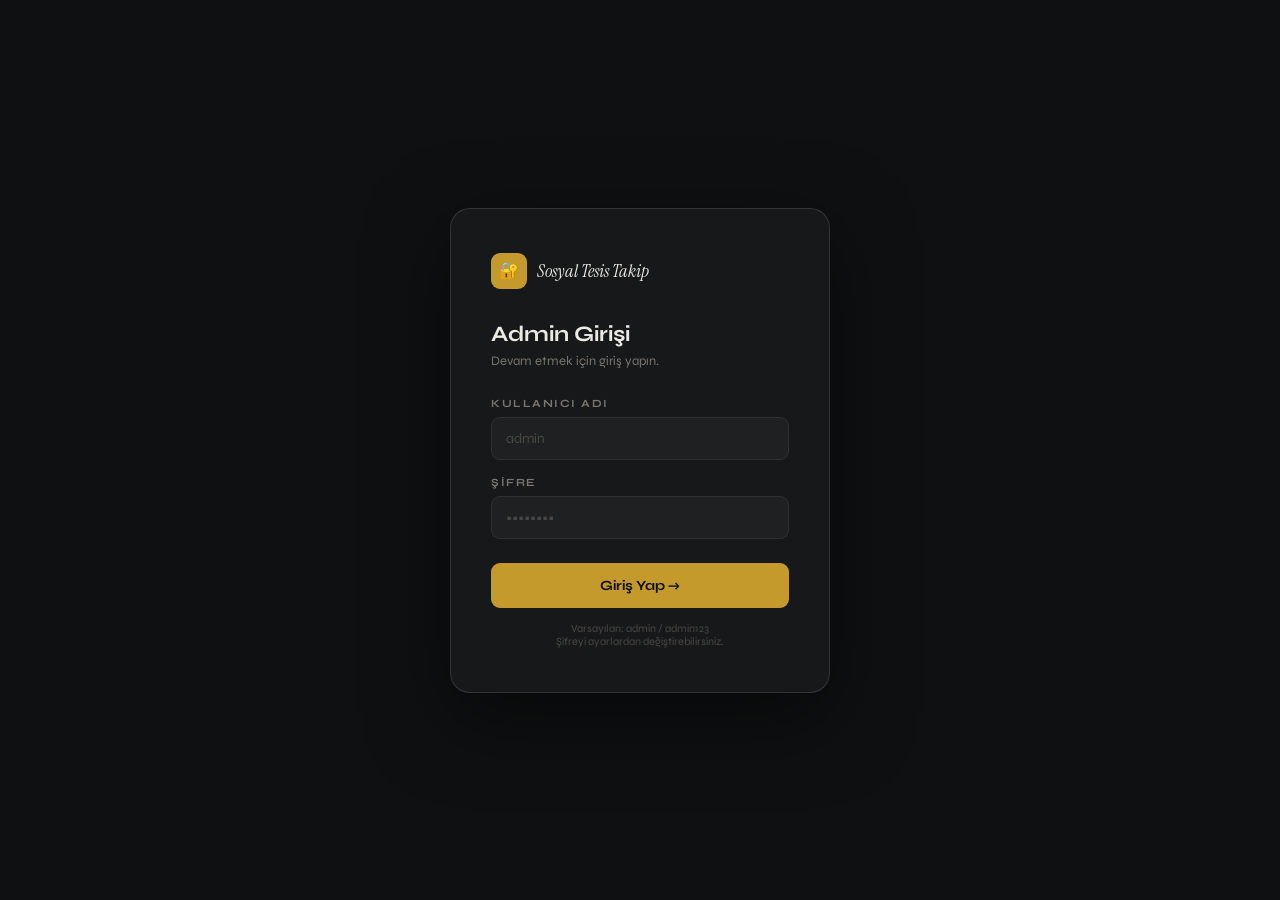
==== public/admin.html @ d24f15d8 "Add files via upload" ====
<!DOCTYPE html>
<html lang="tr">
<head>
<meta charset="UTF-8">
<meta name="viewport" content="width=device-width, initial-scale=1.0">
<title>Admin Panel — Sosyal Tesis Takip</title>
<link href="https://fonts.googleapis.com/css2?family=Instrument+Serif:ital@0;1&family=Syne:wght@400;500;600;700&display=swap" rel="stylesheet">
<style>
*,*::before,*::after{box-sizing:border-box;margin:0;padding:0}
:root{
  --bg:#0F1011;
  --surface:#161819;
  --surface2:#1E2022;
  --surface3:#252729;
  --border:rgba(255,255,255,0.07);
  --border2:rgba(255,255,255,0.12);
  --gold:#C49A2C;
  --gold-dim:rgba(196,154,44,0.1);
  --gold-border:rgba(196,154,44,0.25);
  --green:#22A865;
  --green-dim:rgba(34,168,101,0.1);
  --green-border:rgba(34,168,101,0.25);
  --red:#D94F3D;
  --red-dim:rgba(217,79,61,0.1);
  --red-border:rgba(217,79,61,0.25);
  --blue:#3B82F6;
  --blue-dim:rgba(59,130,246,0.1);
  --text:#EDEAE4;
  --muted:#7A756E;
  --muted2:#4A4742;
}
body{font-family:'Syne',sans-serif;background:var(--bg);color:var(--text);min-height:100vh}

/* ── LOGIN ── */
#login-screen{
  position:fixed;inset:0;background:var(--bg);
  display:flex;align-items:center;justify-content:center;
  z-index:1000;
}
.login-card{
  background:var(--surface);border:1px solid var(--border2);
  border-radius:20px;padding:44px 40px;width:100%;max-width:380px;
  box-shadow:0 24px 80px rgba(0,0,0,.5);
}
.login-logo{display:flex;align-items:center;gap:10px;margin-bottom:32px}
.login-logo-icon{width:36px;height:36px;background:var(--gold);border-radius:9px;display:flex;align-items:center;justify-content:center;font-size:16px}
.login-logo-text{font-family:'Instrument Serif',serif;font-size:18px;font-style:italic;color:var(--text)}
.login-title{font-size:22px;font-weight:700;margin-bottom:6px}
.login-sub{font-size:13px;color:var(--muted);margin-bottom:28px}
.l-field{margin-bottom:16px}
.l-label{font-size:11px;font-weight:700;letter-spacing:1.5px;text-transform:uppercase;color:var(--muted);display:block;margin-bottom:7px}
.l-input{width:100%;background:var(--surface2);border:1.5px solid var(--border);border-radius:9px;padding:12px 14px;font-family:'Syne',sans-serif;font-size:14px;color:var(--text);outline:none;transition:border-color .2s}
.l-input:focus{border-color:var(--gold)}
.l-input::placeholder{color:var(--muted2)}
.l-err{font-size:12px;color:var(--red);margin-top:8px;display:none}
.l-err.show{display:block}
.btn-login{width:100%;background:var(--gold);color:#0F1011;border:none;border-radius:9px;padding:14px;font-family:'Syne',sans-serif;font-size:14px;font-weight:700;cursor:pointer;margin-top:8px;transition:all .2s}
.btn-login:hover{background:#E0B83C;transform:translateY(-1px)}
.login-hint{font-size:11px;color:var(--muted2);text-align:center;margin-top:14px}

/* ── LAYOUT ── */
#admin-app{display:none;min-height:100vh}
#admin-app.visible{display:flex}

/* SIDEBAR */
.sidebar{
  width:220px;flex-shrink:0;background:var(--surface);
  border-right:1px solid var(--border);
  display:flex;flex-direction:column;
  position:sticky;top:0;height:100vh;overflow-y:auto;
}
.sb-logo{display:flex;align-items:center;gap:9px;padding:22px 20px 18px;border-bottom:1px solid var(--border)}
.sb-logo-icon{width:28px;height:28px;background:var(--gold);border-radius:7px;display:flex;align-items:center;justify-content:center;font-size:13px}
.sb-logo-text{font-family:'Instrument Serif',serif;font-size:15px;font-style:italic}
.sb-nav{flex:1;padding:12px 10px}
.sb-section{font-size:10px;font-weight:700;letter-spacing:2px;text-transform:uppercase;color:var(--muted2);padding:12px 10px 6px}
.sb-item{display:flex;align-items:center;gap:10px;padding:9px 12px;border-radius:9px;cursor:pointer;font-size:13px;font-weight:500;color:var(--muted);transition:all .18s;margin-bottom:2px;user-select:none}
.sb-item:hover{background:var(--surface2);color:var(--text)}
.sb-item.active{background:var(--gold-dim);color:var(--gold);border:1px solid var(--gold-border)}
.sb-item .icon{width:18px;text-align:center;font-size:15px;flex-shrink:0}
.sb-badge{margin-left:auto;background:var(--red);color:white;border-radius:100px;padding:1px 7px;font-size:10px;font-weight:700}
.sb-footer{padding:14px 20px;border-top:1px solid var(--border)}
.sb-user{font-size:12px;color:var(--muted);margin-bottom:8px}
.sb-user strong{color:var(--text);display:block}
.btn-logout{width:100%;background:var(--surface2);border:1px solid var(--border);color:var(--muted);border-radius:7px;padding:8px;font-family:'Syne',sans-serif;font-size:12px;cursor:pointer;transition:all .2s}
.btn-logout:hover{border-color:var(--red-border);color:var(--red)}

/* MAIN */
.main-content{flex:1;overflow-y:auto;padding:32px 36px}

/* TOPBAR */
.topbar{display:flex;align-items:center;justify-content:space-between;margin-bottom:32px}
.page-title{font-family:'Instrument Serif',serif;font-size:28px;font-weight:400;font-style:italic}
.topbar-right{display:flex;align-items:center;gap:12px}
.top-time{font-size:12px;color:var(--muted)}

/* TABS */
.tab-content{display:none}
.tab-content.active{display:block}

/* STAT CARDS */
.stat-grid{display:grid;grid-template-columns:repeat(4,1fr);gap:14px;margin-bottom:28px}
.stat-card{background:var(--surface);border:1px solid var(--border);border-radius:14px;padding:20px}
.sc-label{font-size:11px;font-weight:600;letter-spacing:1.5px;text-transform:uppercase;color:var(--muted);margin-bottom:8px}
.sc-val{font-family:'Instrument Serif',serif;font-size:34px;font-style:italic;color:var(--text);line-height:1}
.sc-sub{font-size:12px;color:var(--muted);margin-top:5px}
.sc-gold .sc-val{color:var(--gold)}
.sc-green .sc-val{color:var(--green)}
.sc-red .sc-val{color:var(--red)}
.sc-blue .sc-val{color:var(--blue)}

/* TABLE */
.table-card{background:var(--surface);border:1px solid var(--border);border-radius:14px;overflow:hidden;margin-bottom:20px}
.table-header{display:flex;align-items:center;justify-content:space-between;padding:16px 20px;border-bottom:1px solid var(--border)}
.table-title{font-size:14px;font-weight:700}
.table-actions{display:flex;gap:8px}
.tbl-search{background:var(--surface2);border:1px solid var(--border);border-radius:7px;padding:7px 12px;font-family:'Syne',sans-serif;font-size:12px;color:var(--text);outline:none;width:200px;transition:border-color .2s}
.tbl-search:focus{border-color:var(--gold)}
.tbl-search::placeholder{color:var(--muted2)}
table{width:100%;border-collapse:collapse}
th{font-size:11px;font-weight:700;letter-spacing:1px;text-transform:uppercase;color:var(--muted2);padding:10px 20px;text-align:left;background:var(--surface2);border-bottom:1px solid var(--border)}
td{font-size:13px;padding:12px 20px;border-bottom:1px solid var(--border);vertical-align:middle}
tr:last-child td{border-bottom:none}
tr:hover td{background:rgba(255,255,255,.015)}
.td-email{font-weight:500}
.td-phone{color:var(--muted);font-size:12px}
.td-date{color:var(--muted);font-size:12px}
.tag{display:inline-block;border-radius:5px;padding:2px 8px;font-size:11px;font-weight:600}
.tag-green{background:var(--green-dim);color:var(--green);border:1px solid var(--green-border)}
.tag-gold{background:var(--gold-dim);color:var(--gold);border:1px solid var(--gold-border)}
.tag-red{background:var(--red-dim);color:var(--red);border:1px solid var(--red-border)}
.tag-blue{background:var(--blue-dim);color:var(--blue);border:1px solid rgba(59,130,246,.25)}
.btn-sm{font-family:'Syne',sans-serif;font-size:11px;font-weight:600;border:1px solid var(--border);background:var(--surface2);color:var(--muted);border-radius:6px;padding:5px 10px;cursor:pointer;transition:all .15s}
.btn-sm:hover{border-color:var(--red-border);color:var(--red)}
.btn-sm.approve:hover{border-color:var(--green-border);color:var(--green)}
.empty-state{text-align:center;padding:48px;color:var(--muted);font-size:14px}

/* TESIS STATUS */
.tesis-status-grid{display:grid;grid-template-columns:repeat(auto-fill,minmax(280px,1fr));gap:12px;margin-bottom:20px}
.tesis-status-card{background:var(--surface);border:1px solid var(--border);border-radius:12px;padding:16px;display:flex;align-items:center;gap:14px}
.tsc-dot{width:10px;height:10px;border-radius:50%;flex-shrink:0}
.tsc-dot.dolu{background:var(--red)}
.tsc-dot.bos{background:var(--green);box-shadow:0 0 8px var(--green)}
.tsc-dot.kontrol{background:var(--gold);animation:blink2 1s infinite}
@keyframes blink2{0%,100%{opacity:1}50%{opacity:.3}}
.tsc-info{flex:1}
.tsc-name{font-size:13px;font-weight:600}
.tsc-status{font-size:11px;margin-top:2px}
.tsc-status.dolu{color:var(--red)}
.tsc-status.bos{color:var(--green)}
.tsc-status.kontrol{color:var(--gold)}
.tsc-refresh{font-size:11px;color:var(--muted);cursor:pointer;background:none;border:none;transition:color .2s}
.tsc-refresh:hover{color:var(--gold)}

/* BILDIRIM */
.notif-form{background:var(--surface);border:1px solid var(--border);border-radius:14px;padding:24px;margin-bottom:20px}
.nf-title{font-size:15px;font-weight:700;margin-bottom:16px}
.nf-field{margin-bottom:14px}
.nf-label{font-size:11px;font-weight:700;letter-spacing:1.5px;text-transform:uppercase;color:var(--muted);display:block;margin-bottom:7px}
.nf-input,.nf-textarea,.nf-select{width:100%;background:var(--surface2);border:1.5px solid var(--border);border-radius:9px;padding:11px 14px;font-family:'Syne',sans-serif;font-size:13px;color:var(--text);outline:none;transition:border-color .2s}
.nf-input:focus,.nf-textarea:focus,.nf-select:focus{border-color:var(--gold)}
.nf-input::placeholder,.nf-textarea::placeholder{color:var(--muted2)}
.nf-textarea{resize:vertical;min-height:100px}
.nf-select option{background:var(--surface2)}
.btn-send{background:var(--gold);color:#0F1011;border:none;border-radius:9px;padding:12px 24px;font-family:'Syne',sans-serif;font-size:13px;font-weight:700;cursor:pointer;transition:all .2s}
.btn-send:hover{background:#E0B83C;transform:translateY(-1px)}
.send-success{display:none;font-size:13px;color:var(--green);margin-top:10px}
.send-success.show{display:block}

/* AYARLAR */
.settings-grid{display:grid;grid-template-columns:1fr 1fr;gap:16px;margin-bottom:20px}
.settings-card{background:var(--surface);border:1px solid var(--border);border-radius:14px;padding:24px}
.sc-header{font-size:14px;font-weight:700;margin-bottom:4px}
.sc-desc{font-size:12px;color:var(--muted);margin-bottom:18px;line-height:1.6}
.toggle-row{display:flex;align-items:center;justify-content:space-between;padding:10px 0;border-bottom:1px solid var(--border)}
.toggle-row:last-child{border-bottom:none}
.toggle-label{font-size:13px;font-weight:500}
.toggle-desc{font-size:11px;color:var(--muted);margin-top:2px}
.toggle{position:relative;width:42px;height:24px;flex-shrink:0}
.toggle input{opacity:0;width:0;height:0}
.toggle-slider{position:absolute;inset:0;background:var(--surface3);border-radius:100px;cursor:pointer;transition:.3s}
.toggle-slider::before{content:'';position:absolute;width:18px;height:18px;left:3px;top:3px;background:var(--muted);border-radius:50%;transition:.3s}
.toggle input:checked + .toggle-slider{background:var(--green-dim);border:1px solid var(--green-border)}
.toggle input:checked + .toggle-slider::before{transform:translateX(18px);background:var(--green)}
.color-row{display:flex;gap:8px;margin-top:8px;flex-wrap:wrap}
.color-swatch{width:32px;height:32px;border-radius:8px;cursor:pointer;border:2px solid transparent;transition:all .15s}
.color-swatch.active{border-color:white;transform:scale(1.1)}
.anim-preview{background:var(--surface2);border-radius:10px;padding:16px;text-align:center;font-size:13px;color:var(--muted);margin-top:10px}
.save-settings{background:var(--gold);color:#0F1011;border:none;border-radius:9px;padding:11px 22px;font-family:'Syne',sans-serif;font-size:13px;font-weight:700;cursor:pointer;transition:all .2s;margin-top:16px}
.save-settings:hover{background:#E0B83C}
.full-card{grid-column:1/-1}

/* FORUM MOD */
.forum-post-card{background:var(--surface);border:1px solid var(--border);border-radius:12px;padding:18px;margin-bottom:10px}
.fp-top{display:flex;align-items:flex-start;justify-content:space-between;gap:12px;margin-bottom:10px}
.fp-meta{display:flex;align-items:center;gap:10px;flex:1}
.fp-avatar{width:32px;height:32px;background:var(--gold-dim);border:1px solid var(--gold-border);border-radius:50%;display:flex;align-items:center;justify-content:center;font-size:13px;font-weight:700;color:var(--gold);flex-shrink:0}
.fp-name{font-size:13px;font-weight:600}
.fp-time{font-size:11px;color:var(--muted2)}
.fp-msg{font-size:13px;line-height:1.7;color:var(--text);margin-bottom:12px}
.fp-actions{display:flex;gap:8px}

/* TOAST */
#toast{position:fixed;bottom:28px;left:50%;transform:translateX(-50%) translateY(10px);background:var(--surface);border:1px solid var(--border2);border-radius:10px;padding:12px 20px;font-size:13px;font-weight:500;color:var(--text);box-shadow:0 8px 32px rgba(0,0,0,.4);z-index:9999;opacity:0;transition:all .3s;pointer-events:none}
#toast.show{opacity:1;transform:translateX(-50%) translateY(0)}
#toast.green{border-color:var(--green-border);color:var(--green)}
#toast.red{border-color:var(--red-border);color:var(--red)}

@media(max-width:768px){
  .sidebar{display:none}
  .main-content{padding:20px}
  .stat-grid{grid-template-columns:1fr 1fr}
  .settings-grid{grid-template-columns:1fr}
}
</style>
</head>
<body>

<!-- ── LOGIN ── -->
<div id="login-screen">
  <div class="login-card">
    <div class="login-logo">
      <div class="login-logo-icon">🔐</div>
      <span class="login-logo-text">Sosyal Tesis Takip</span>
    </div>
    <div class="login-title">Admin Girişi</div>
    <div class="login-sub">Devam etmek için giriş yapın.</div>
    <div class="l-field">
      <label class="l-label">Kullanıcı Adı</label>
      <input class="l-input" type="text" id="l-user" placeholder="admin" autocomplete="off">
    </div>
    <div class="l-field">
      <label class="l-label">Şifre</label>
      <input class="l-input" type="password" id="l-pass" placeholder="••••••••" onkeydown="if(event.key==='Enter')doLogin()">
    </div>
    <div class="l-err" id="l-err">Kullanıcı adı veya şifre hatalı.</div>
    <button class="btn-login" onclick="doLogin()">Giriş Yap →</button>
    <div class="login-hint">Varsayılan: admin / admin123<br>Şifreyi ayarlardan değiştirebilirsiniz.</div>
  </div>
</div>

<!-- ── ADMIN APP ── -->
<div id="admin-app">

  <!-- SIDEBAR -->
  <aside class="sidebar">
    <div class="sb-logo">
      <div class="sb-logo-icon">🔔</div>
      <span class="sb-logo-text">Admin Panel</span>
    </div>
    <nav class="sb-nav">
      <div class="sb-section">Genel</div>
      <div class="sb-item active" onclick="switchTab('dashboard',this)">
        <span class="icon">📊</span> Özet
      </div>
      <div class="sb-item" onclick="switchTab('users',this)">
        <span class="icon">👥</span> Kullanıcılar
      </div>
      <div class="sb-section">İçerik</div>
      <div class="sb-item" onclick="switchTab('forum',this)">
        <span class="icon">💬</span> Forum
        <span class="sb-badge" id="forum-badge">3</span>
      </div>
      <div class="sb-item" onclick="switchTab('tesisler',this)">
        <span class="icon">🏛️</span> Tesis Durumu
      </div>
      <div class="sb-section">Araçlar</div>
      <div class="sb-item" onclick="switchTab('bildirim',this)">
        <span class="icon">📧</span> Bildirim Gönder
      </div>
      <div class="sb-item" onclick="switchTab('ayarlar',this)">
        <span class="icon">⚙️</span> Site Ayarları
      </div>
    </nav>
    <div class="sb-footer">
      <div class="sb-user"><span style="font-size:11px;color:var(--muted2)">Giriş yapıldı</span><strong id="sb-username">admin</strong></div>
      <button class="btn-logout" onclick="doLogout()">Çıkış Yap</button>
    </div>
  </aside>

  <!-- MAIN -->
  <div class="main-content">
    <div class="topbar">
      <div class="page-title" id="page-title">Özet</div>
      <div class="topbar-right">
        <div class="top-time" id="top-time"></div>
        <a href="index.html" target="_blank" style="font-size:12px;color:var(--muted);text-decoration:none;background:var(--surface);border:1px solid var(--border);border-radius:7px;padding:6px 12px;transition:all .2s" onmouseover="this.style.color='var(--gold)'" onmouseout="this.style.color='var(--muted)'">Siteyi Gör ↗</a>
      </div>
    </div>

    <!-- DASHBOARD -->
    <div class="tab-content active" id="tab-dashboard">
      <div class="stat-grid">
        <div class="stat-card sc-gold">
          <div class="sc-label">Toplam Kullanıcı</div>
          <div class="sc-val" id="stat-total">0</div>
          <div class="sc-sub">kayıtlı abona</div>
        </div>
        <div class="stat-card sc-green">
          <div class="sc-label">Bu Hafta</div>
          <div class="sc-val" id="stat-week">0</div>
          <div class="sc-sub">yeni kayıt</div>
        </div>
        <div class="stat-card sc-blue">
          <div class="sc-label">Forum Gönderisi</div>
          <div class="sc-val" id="stat-posts">0</div>
          <div class="sc-sub">toplam gönderi</div>
        </div>
        <div class="stat-card sc-red">
          <div class="sc-label">Bekleyen Moderasyon</div>
          <div class="sc-val" id="stat-pending">0</div>
          <div class="sc-sub">gönderi bekliyor</div>
        </div>
      </div>

      <div class="table-card">
        <div class="table-header">
          <div class="table-title">Son Kayıtlar</div>
        </div>
        <table>
          <thead><tr>
            <th>E-posta</th><th>Tesisler</th><th>Bildirim</th><th>Tarih</th>
          </tr></thead>
          <tbody id="dash-recent"></tbody>
        </table>
      </div>
    </div>

    <!-- USERS -->
    <div class="tab-content" id="tab-users">
      <div class="table-card">
        <div class="table-header">
          <div class="table-title">Kayıtlı Kullanıcılar</div>
          <div class="table-actions">
            <input class="tbl-search" placeholder="E-posta ara..." oninput="filterUsers(this.value)">
            <button class="btn-sm approve" onclick="exportCSV()">📥 CSV İndir</button>
          </div>
        </div>
        <table>
          <thead><tr>
            <th>E-posta</th><th>WhatsApp</th><th>Takip</th><th>Bildirim</th><th>Tarih</th><th></th>
          </tr></thead>
          <tbody id="users-table"></tbody>
        </table>
      </div>
    </div>

    <!-- FORUM -->
    <div class="tab-content" id="tab-forum">
      <div style="display:flex;align-items:center;justify-content:space-between;margin-bottom:16px">
        <div style="font-size:14px;font-weight:600">Forum Gönderileri</div>
        <div style="display:flex;gap:8px">
          <select id="forum-filter" onchange="renderForumMod()" style="background:var(--surface2);border:1px solid var(--border);border-radius:7px;padding:7px 12px;font-family:'Syne',sans-serif;font-size:12px;color:var(--text);outline:none">
            <option value="hepsi">Tümü</option>
            <option value="bekliyor">Bekleyenler</option>
            <option value="onaylandi">Onaylananlar</option>
          </select>
        </div>
      </div>
      <div id="forum-mod-list"></div>
    </div>

    <!-- TESİSLER -->
    <div class="tab-content" id="tab-tesisler">
      <div style="display:flex;align-items:center;justify-content:space-between;margin-bottom:16px">
        <div style="font-size:14px;font-weight:600">Tesis Durumları</div>
        <button class="btn-sm approve" onclick="refreshAllStatus()">🔄 Tümünü Yenile</button>
      </div>
      <div class="tesis-status-grid" id="tesis-status-grid"></div>
    </div>

    <!-- BİLDİRİM -->
    <div class="tab-content" id="tab-bildirim">
      <div class="notif-form">
        <div class="nf-title">Manuel Bildirim Gönder</div>
        <div class="nf-field">
          <label class="nf-label">Alıcılar</label>
          <select class="nf-select" id="notif-to">
            <option value="all">Tüm kullanıcılar</option>
            <option value="tesis">Belirli tesis takipçileri</option>
            <option value="single">Tek kullanıcı (e-posta)</option>
          </select>
        </div>
        <div class="nf-field" id="notif-tesis-field" style="display:none">
          <label class="nf-label">Tesis Seç</label>
          <select class="nf-select" id="notif-tesis-sel">
            <option value="">Tesis seçin...</option>
          </select>
        </div>
        <div class="nf-field" id="notif-email-field" style="display:none">
          <label class="nf-label">E-posta Adresi</label>
          <input class="nf-input" type="email" id="notif-email-val" placeholder="kullanici@gmail.com">
        </div>
        <div class="nf-field">
          <label class="nf-label">Konu</label>
          <input class="nf-input" id="notif-subject" placeholder="🎉 Boşluk Çıktı! — Tesis Adı" value="🎉 Boşluk Çıktı!">
        </div>
        <div class="nf-field">
          <label class="nf-label">Mesaj</label>
          <textarea class="nf-textarea" id="notif-msg" placeholder="Kullanıcılara gönderilecek mesaj...">Takip ettiğiniz tesiste boşluk çıktı! Hemen rezervasyon yapın.

Rezervasyon için: https://tesislerrezervasyon.ibb.istanbul</textarea>
        </div>
        <div style="display:flex;align-items:center;gap:14px">
          <button class="btn-send" onclick="sendNotification()">📧 Bildirimi Gönder</button>
          <div class="send-success" id="send-success">✓ Bildirim gönderildi!</div>
        </div>
      </div>

      <div class="table-card">
        <div class="table-header"><div class="table-title">Gönderim Geçmişi</div></div>
        <table>
          <thead><tr><th>Tarih</th><th>Alıcılar</th><th>Konu</th><th>Durum</th></tr></thead>
          <tbody id="notif-history"></tbody>
        </table>
      </div>
    </div>

    <!-- AYARLAR -->
    <div class="tab-content" id="tab-ayarlar">

      <!-- CANLI ÖNİZLEME BANNER -->
      <div style="background:var(--gold-dim);border:1px solid var(--gold-border);border-radius:12px;padding:14px 18px;margin-bottom:24px;display:flex;align-items:center;gap:12px">
        <span style="font-size:20px">✏️</span>
        <div>
          <div style="font-size:13px;font-weight:700;color:var(--gold)">Site Düzenleyici</div>
          <div style="font-size:12px;color:var(--muted);margin-top:2px">Burada yaptığın değişiklikler kaydedilince ana sayfaya <strong style="color:var(--text)">anında yansır</strong>. Kod bilmene gerek yok.</div>
        </div>
        <a href="index.html" target="_blank" style="margin-left:auto;font-size:12px;color:var(--gold);text-decoration:none;background:var(--surface);border:1px solid var(--gold-border);border-radius:7px;padding:7px 14px;white-space:nowrap;flex-shrink:0">Siteyi Gör ↗</a>
      </div>

      <div class="settings-grid">

        <!-- DUYURU BANDI -->
        <div class="settings-card full-card">
          <div style="display:flex;align-items:center;justify-content:space-between;margin-bottom:4px">
            <div class="sc-header">📢 Duyuru Bandı</div>
            <label class="toggle" style="margin:0"><input type="checkbox" id="t-banner" onchange="livePreview()"><span class="toggle-slider"></span></label>
          </div>
          <div class="sc-desc">Ana sayfanın en üstünde görünen renkli şerit. Açıp kapatabilirsin.</div>
          <div style="display:grid;grid-template-columns:1fr 1fr;gap:12px">
            <div class="nf-field" style="margin:0">
              <label class="nf-label">Duyuru Metni</label>
              <input class="nf-input" id="s-banner-text" placeholder="🌙 Hayırlı Ramazanlar! Tüm tesisler aktif izleniyor." oninput="livePreview()">
            </div>
            <div class="nf-field" style="margin:0">
              <label class="nf-label">Bant Rengi</label>
              <div style="display:flex;gap:8px;margin-top:2px">
                <div class="color-swatch active" style="background:#B8821E;width:28px;height:28px" data-group="banner" data-color="#B8821E" onclick="selectGroupColor(this,'banner')"></div>
                <div class="color-swatch" style="background:#1A7A4A;width:28px;height:28px" data-group="banner" data-color="#1A7A4A" onclick="selectGroupColor(this,'banner')"></div>
                <div class="color-swatch" style="background:#D94F3D;width:28px;height:28px" data-group="banner" data-color="#D94F3D" onclick="selectGroupColor(this,'banner')"></div>
                <div class="color-swatch" style="background:#2563EB;width:28px;height:28px" data-group="banner" data-color="#2563EB" onclick="selectGroupColor(this,'banner')"></div>
                <div class="color-swatch" style="background:#374151;width:28px;height:28px" data-group="banner" data-color="#374151" onclick="selectGroupColor(this,'banner')"></div>
              </div>
            </div>
          </div>
          <!-- CANLI ÖNİZLEME -->
          <div id="banner-preview" style="display:none;margin-top:14px;border-radius:8px;padding:10px 16px;text-align:center;font-size:13px;font-weight:600;color:white;background:#B8821E;transition:background .3s">
            🌙 Önizleme burada görünür
          </div>
          <button class="save-settings" style="margin-top:16px" onclick="saveSection('banner')">💾 Kaydet & Yayınla</button>
        </div>

        <!-- ÖNEMLİ NOT KUTUSU -->
        <div class="settings-card">
          <div style="display:flex;align-items:center;justify-content:space-between;margin-bottom:4px">
            <div class="sc-header">⚠️ Önemli Not Kutusu</div>
            <label class="toggle" style="margin:0"><input type="checkbox" id="t-note"><span class="toggle-slider"></span></label>
          </div>
          <div class="sc-desc">Sarı uyarı kutusu. Geçici duyurular için kullan (bakım, gecikme vb.)</div>
          <div class="nf-field">
            <label class="nf-label">Not Başlığı</label>
            <input class="nf-input" id="s-note-title" placeholder="Sistem Bildirimi">
          </div>
          <div class="nf-field">
            <label class="nf-label">Not Metni</label>
            <textarea class="nf-textarea" id="s-note-text" rows="3" placeholder="Bildirimler geçici olarak yavaşlayabilir. En kısa sürede normale döneceğiz." style="min-height:80px"></textarea>
          </div>
          <button class="save-settings" onclick="saveSection('note')">💾 Kaydet & Yayınla</button>
        </div>

        <!-- HERO GÖRSELİ -->
        <div class="settings-card">
          <div style="display:flex;align-items:center;justify-content:space-between;margin-bottom:4px">
            <div class="sc-header">🖼️ Kapak Görseli</div>
            <label class="toggle" style="margin:0"><input type="checkbox" id="t-hero-img"><span class="toggle-slider"></span></label>
          </div>
          <div class="sc-desc">Hero alanına arka plan görseli ekle. Görselin URL'sini gir.</div>
          <div class="nf-field">
            <label class="nf-label">Görsel URL</label>
            <input class="nf-input" id="s-hero-img" placeholder="https://... (unsplash.com vb.)" oninput="previewHeroImg()">
          </div>
          <div id="hero-img-preview" style="display:none;margin-top:10px;border-radius:10px;overflow:hidden;height:120px;background-size:cover;background-position:center;border:1px solid var(--border)"></div>
          <div class="nf-field" style="margin-top:12px">
            <label class="nf-label">Görsel Opaklığı</label>
            <input type="range" id="s-hero-opacity" min="0" max="100" value="20" style="width:100%;accent-color:var(--gold)" oninput="document.getElementById('opacity-val').textContent=this.value+'%'">
            <div style="font-size:12px;color:var(--muted);margin-top:4px">Opaklık: <span id="opacity-val">20%</span></div>
          </div>
          <button class="save-settings" onclick="saveSection('heroimg')">💾 Kaydet & Yayınla</button>
        </div>

        <!-- BAKIM MODU -->
        <div class="settings-card">
          <div style="display:flex;align-items:center;justify-content:space-between;margin-bottom:4px">
            <div class="sc-header">🔧 Bakım Modu</div>
            <label class="toggle" style="margin:0"><input type="checkbox" id="t-maintenance" onchange="maintenanceWarning(this)"><span class="toggle-slider"></span></label>
          </div>
          <div class="sc-desc">Açılınca ziyaretçiler siteye giremez, sadece "Bakımdayız" sayfası görür.</div>
          <div class="nf-field">
            <label class="nf-label">Bakım Mesajı</label>
            <textarea class="nf-textarea" id="s-maint-text" rows="3" style="min-height:80px">Sitemiz kısa süreliğine bakımdadır. En kısa sürede geri döneceğiz. 🔧</textarea>
          </div>
          <div style="background:var(--red-dim);border:1px solid var(--red-border);border-radius:8px;padding:10px 14px;font-size:12px;color:var(--red);margin-top:8px" id="maint-warning" style="display:none">
            ⚠️ Bakım modu açıkken tüm ziyaretçiler siteye erişemez!
          </div>
          <button class="save-settings" onclick="saveSection('maintenance')">💾 Kaydet & Uygula</button>
        </div>

        <!-- SİTE BİLGİLERİ -->
        <div class="settings-card">
          <div class="sc-header">📝 Site Metinleri</div>
          <div class="sc-desc">Ana sayfadaki başlık ve açıklama metinleri</div>
          <div class="nf-field">
            <label class="nf-label">Site Başlığı</label>
            <input class="nf-input" id="s-title" value="Sosyal Tesis Takip">
          </div>
          <div class="nf-field">
            <label class="nf-label">Ana Başlık (H1)</label>
            <input class="nf-input" id="s-h1" value="Boşluk çıktığında ilk sen haber al">
          </div>
          <div class="nf-field">
            <label class="nf-label">Alt Açıklama</label>
            <textarea class="nf-textarea" id="s-desc" rows="2" style="min-height:70px">İBB sosyal tesislerini sürekli kontrol etmene gerek yok. Yer açıldığı an mail ve WhatsApp ile bildiririm.</textarea>
          </div>
          <button class="save-settings" onclick="saveSection('texts')">💾 Kaydet & Yayınla</button>
        </div>

        <!-- GÖRÜNÜM -->
        <div class="settings-card">
          <div class="sc-header">🎨 Renk & Görünüm</div>
          <div class="sc-desc">Site genelinde kullanılan vurgu rengi</div>
          <label class="nf-label">Vurgu Rengi</label>
          <div class="color-row">
            <div class="color-swatch active" style="background:#B8821E" data-group="theme" data-color="#B8821E" onclick="selectGroupColor(this,'theme')"></div>
            <div class="color-swatch" style="background:#1A7A4A" data-group="theme" data-color="#1A7A4A" onclick="selectGroupColor(this,'theme')"></div>
            <div class="color-swatch" style="background:#2563EB" data-group="theme" data-color="#2563EB" onclick="selectGroupColor(this,'theme')"></div>
            <div class="color-swatch" style="background:#9333EA" data-group="theme" data-color="#9333EA" onclick="selectGroupColor(this,'theme')"></div>
            <div class="color-swatch" style="background:#D94F3D" data-group="theme" data-color="#D94F3D" onclick="selectGroupColor(this,'theme')"></div>
            <div class="color-swatch" style="background:#0891B2" data-group="theme" data-color="#0891B2" onclick="selectGroupColor(this,'theme')"></div>
          </div>
          <div style="height:14px"></div>
          <label class="nf-label">Max Tesis Seçimi</label>
          <select class="nf-select" id="s-maxtesis">
            <option value="3">3 tesis</option>
            <option value="5" selected>5 tesis</option>
            <option value="10">10 tesis</option>
          </select>
          <button class="save-settings" style="margin-top:16px" onclick="saveSection('theme')">💾 Kaydet & Yayınla</button>
        </div>

        <!-- ADMİN ŞİFRE -->
        <div class="settings-card">
          <div class="sc-header">🔐 Admin Şifresi</div>
          <div class="sc-desc">Giriş bilgilerini buradan değiştir</div>
          <div class="nf-field">
            <label class="nf-label">Kullanıcı Adı</label>
            <input class="nf-input" id="s-adminuser" value="admin">
          </div>
          <div class="nf-field">
            <label class="nf-label">Yeni Şifre</label>
            <input class="nf-input" type="password" id="s-adminpass" placeholder="Yeni şifre">
          </div>
          <div class="nf-field">
            <label class="nf-label">Şifre Tekrar</label>
            <input class="nf-input" type="password" id="s-adminpass2" placeholder="Tekrar gir">
          </div>
          <button class="save-settings" onclick="saveSection('admin')">💾 Şifreyi Güncelle</button>
        </div>

        <!-- BİLDİRİM AYARLARI -->
        <div class="settings-card">
          <div class="sc-header">🔔 Bildirim Ayarları</div>
          <div class="sc-desc">Hangi kanallardan bildirim gönderilsin</div>
          <div class="toggle-row">
            <div><div class="toggle-label">Mail Bildirimleri</div><div class="toggle-desc">Boşluk çıkınca mail gönder</div></div>
            <label class="toggle"><input type="checkbox" id="t-mail" checked><span class="toggle-slider"></span></label>
          </div>
          <div class="toggle-row">
            <div><div class="toggle-label">WhatsApp</div><div class="toggle-desc">Twilio üzerinden gönder</div></div>
            <label class="toggle"><input type="checkbox" id="t-wp"><span class="toggle-slider"></span></label>
          </div>
          <div class="toggle-row">
            <div><div class="toggle-label">Ekran Pop-up</div><div class="toggle-desc">Tarayıcıda popup göster</div></div>
            <label class="toggle"><input type="checkbox" id="t-popup" checked><span class="toggle-slider"></span></label>
          </div>
          <div class="toggle-row">
            <div><div class="toggle-label">Forum Moderasyonu</div><div class="toggle-desc">Gönderileri önce onayla</div></div>
            <label class="toggle"><input type="checkbox" id="t-mod"><span class="toggle-slider"></span></label>
          </div>
          <button class="save-settings" onclick="saveSection('notif')">💾 Kaydet</button>
        </div>

      </div>
    </div>

  </div><!-- /main-content -->
</div><!-- /admin-app -->

<div id="toast"></div>

<script>
// ── AUTH ──
const CREDS_KEY = 'admin_creds';
function getCreds(){ return JSON.parse(localStorage.getItem(CREDS_KEY)||'{"user":"admin","pass":"admin123"}'); }

function doLogin(){
  const u = document.getElementById('l-user').value.trim();
  const p = document.getElementById('l-pass').value;
  const c = getCreds();
  if(u===c.user && p===c.pass){
    document.getElementById('login-screen').style.display='none';
    document.getElementById('admin-app').classList.add('visible');
    document.getElementById('sb-username').textContent = u;
    initApp();
  } else {
    document.getElementById('l-err').classList.add('show');
    document.getElementById('l-pass').value='';
  }
}

function doLogout(){
  document.getElementById('admin-app').classList.remove('visible');
  document.getElementById('login-screen').style.display='flex';
  document.getElementById('l-pass').value='';
  document.getElementById('l-err').classList.remove('show');
}

// ── TABS ──
const TAB_TITLES = {dashboard:'Özet',users:'Kullanıcılar',forum:'Forum Moderasyonu',tesisler:'Tesis Durumları',bildirim:'Bildirim Gönder',ayarlar:'Site Ayarları'};
function switchTab(id, el){
  document.querySelectorAll('.tab-content').forEach(t=>t.classList.remove('active'));
  document.querySelectorAll('.sb-item').forEach(i=>i.classList.remove('active'));
  document.getElementById('tab-'+id).classList.add('active');
  el.classList.add('active');
  document.getElementById('page-title').textContent = TAB_TITLES[id];
  if(id==='users') renderUsers();
  if(id==='forum') renderForumMod();
  if(id==='tesisler') renderTesisStatus();
  if(id==='bildirim') renderNotifHistory();
}

// ── CLOCK ──
function updateClock(){
  document.getElementById('top-time').textContent = new Date().toLocaleString('tr-TR',{day:'2-digit',month:'short',hour:'2-digit',minute:'2-digit'});
}
setInterval(updateClock, 30000);
updateClock();

// ── DEMO DATA ──
const DEMO_USERS = [
  {email:'fatma.ozturk@gmail.com', phone:'0532 111 22 33', tesisler:[1,8,15], wp:true, popup:true, tarih:'2026-03-08T09:21:00'},
  {email:'ahmet.k@hotmail.com', phone:'', tesisler:[5,10], wp:false, popup:false, tarih:'2026-03-07T14:05:00'},
  {email:'zeynep.t@gmail.com', phone:'0545 333 44 55', tesisler:[3,8,12,15], wp:true, popup:true, tarih:'2026-03-07T11:33:00'},
  {email:'mehmet.a@gmail.com', phone:'', tesisler:[2], wp:false, popup:false, tarih:'2026-03-06T16:47:00'},
  {email:'ayse.yilmaz@gmail.com', phone:'0555 777 88 99', tesisler:[8,11,13], wp:true, popup:false, tarih:'2026-03-05T08:15:00'},
];
const TESIS_NAMES = ['Altınboynuz','Beykoz Sahil','Beykoz Koru','Cihangir','Çamlıca','Dragos','Fethipaşa','Florya','Gözdağı','Haliç','İstinye','Kasımpaşa','K.Çamlıca','Küçükçekmece','Pembe Köşk','Safa Tepesi','Sultanbeyli Gölet'];

function getUsers(){
  const stored = JSON.parse(localStorage.getItem('subs')||'[]');
  return [...DEMO_USERS, ...stored];
}

// ── DASHBOARD ──
function initDash(){
  const users = getUsers();
  document.getElementById('stat-total').textContent = users.length;
  const week = users.filter(u=>{ const d=new Date(u.tarih); return (Date.now()-d)<7*86400000; }).length;
  document.getElementById('stat-week').textContent = week;
  const forumPosts = JSON.parse(localStorage.getItem('forum_posts')||'[]');
  document.getElementById('stat-posts').textContent = forumPosts.length + 4;
  const pending = forumPosts.filter(p=>!p.approved).length;
  document.getElementById('stat-pending').textContent = pending;
  document.getElementById('forum-badge').textContent = pending || '';
  if(!pending) document.getElementById('forum-badge').style.display='none';

  const tbody = document.getElementById('dash-recent');
  tbody.innerHTML = '';
  users.slice(0,5).forEach(u=>{
    const names = u.tesisler.slice(0,2).map(id=>TESIS_NAMES[id-1]).join(', ') + (u.tesisler.length>2?' +'+( u.tesisler.length-2):'');
    tbody.innerHTML += `<tr>
      <td class="td-email">${u.email}</td>
      <td><span class="tag tag-gold">${names}</span></td>
      <td>${u.wp?'<span class="tag tag-green">Mail+WA</span>':'<span class="tag tag-blue">Mail</span>'}</td>
      <td class="td-date">${new Date(u.tarih).toLocaleDateString('tr-TR')}</td>
    </tr>`;
  });
}

// ── USERS ──
let userFilter = '';
function renderUsers(q=''){
  const users = getUsers().filter(u=>!q || u.email.toLowerCase().includes(q.toLowerCase()));
  const tbody = document.getElementById('users-table');
  if(!users.length){ tbody.innerHTML='<tr><td colspan="6"><div class="empty-state">Kullanıcı bulunamadı</div></td></tr>'; return; }
  tbody.innerHTML = users.map((u,i)=>{
    const names = u.tesisler.map(id=>TESIS_NAMES[id-1]).join(', ');
    return `<tr>
      <td class="td-email">${u.email}</td>
      <td class="td-phone">${u.phone||'—'}</td>
      <td style="font-size:12px;max-width:180px">${names}</td>
      <td>${u.wp?'<span class="tag tag-green">Mail+WA</span>':'<span class="tag tag-blue">Mail</span>'}</td>
      <td class="td-date">${new Date(u.tarih).toLocaleDateString('tr-TR')}</td>
      <td><button class="btn-sm" onclick="deleteUser(${i})">Sil</button></td>
    </tr>`;
  }).join('');
}

function filterUsers(q){ renderUsers(q); }

function deleteUser(idx){
  if(!confirm('Bu kullanıcıyı silmek istediğinize emin misiniz?')) return;
  const subs = JSON.parse(localStorage.getItem('subs')||'[]');
  const demoLen = DEMO_USERS.length;
  if(idx >= demoLen){ subs.splice(idx-demoLen,1); localStorage.setItem('subs',JSON.stringify(subs)); }
  renderUsers(); toast('Kullanıcı silindi','red');
}

function exportCSV(){
  const users = getUsers();
  const rows = [['E-posta','Telefon','Tesisler','WhatsApp','Tarih']];
  users.forEach(u=>rows.push([u.email, u.phone||'', u.tesisler.map(id=>TESIS_NAMES[id-1]).join(' | '), u.wp?'Evet':'Hayır', u.tarih]));
  const csv = rows.map(r=>r.map(c=>'"'+c+'"').join(',')).join('\n');
  const a = document.createElement('a');
  a.href = 'data:text/csv;charset=utf-8,\uFEFF'+encodeURIComponent(csv);
  a.download = 'kullanicilar.csv';
  a.click();
  toast('CSV indirildi ✓','green');
}

// ── FORUM MOD ──
const SEED_FORUM = [
  {id:'s1',name:'Ahmet K.',topic:'ipucu',msg:'Sabah 08:00-09:00 arası en çok iptal oluyor.',likes:14,time:Date.now()-3600000*2,approved:true},
  {id:'s2',name:'Fatma S.',topic:'yorum',msg:'Florya tesisini denedik, manzarası inanılmaz.',likes:9,time:Date.now()-3600000*5,approved:true},
  {id:'s3',name:'Mehmet A.',topic:'soru',msg:'Bildirim gelince ne kadar süre var?',likes:3,time:Date.now()-3600000*8,approved:false},
  {id:'s4',name:'Zeynep T.',topic:'genel',msg:'Bu sistemi kurana teşekkürler!',likes:22,time:Date.now()-86400000,approved:false},
];

function getAllForumPosts(){
  const user = JSON.parse(localStorage.getItem('forum_posts')||'[]');
  return [...SEED_FORUM,...user];
}

function renderForumMod(){
  const filter = document.getElementById('forum-filter').value;
  let posts = getAllForumPosts();
  if(filter==='bekliyor') posts = posts.filter(p=>!p.approved);
  if(filter==='onaylandi') posts = posts.filter(p=>p.approved);
  const cont = document.getElementById('forum-mod-list');
  if(!posts.length){ cont.innerHTML='<div class="empty-state">Gönderi bulunamadı</div>'; return; }
  cont.innerHTML = posts.map(p=>`
    <div class="forum-post-card">
      <div class="fp-top">
        <div class="fp-meta">
          <div class="fp-avatar">${(p.name||'?')[0].toUpperCase()}</div>
          <div><div class="fp-name">${p.name||'Anonim'}</div><div class="fp-time">${timeAgo(p.time)}</div></div>
          <span class="tag ${p.approved?'tag-green':'tag-gold'}" style="margin-left:8px">${p.approved?'Onaylı':'Bekliyor'}</span>
        </div>
      </div>
      <div class="fp-msg">${p.msg}</div>
      <div class="fp-actions">
        ${!p.approved?`<button class="btn-sm approve" onclick="approvePost('${p.id}')">✓ Onayla</button>`:''}
        <button class="btn-sm" onclick="deletePost('${p.id}')">✕ Sil</button>
      </div>
    </div>
  `).join('');
}

function approvePost(id){
  const posts = JSON.parse(localStorage.getItem('forum_posts')||'[]');
  const p = posts.find(x=>x.id===id);
  if(p){ p.approved=true; localStorage.setItem('forum_posts',JSON.stringify(posts)); }
  const seed = SEED_FORUM.find(x=>x.id===id);
  if(seed) seed.approved=true;
  renderForumMod(); toast('Gönderi onaylandı ✓','green');
}

function deletePost(id){
  if(!confirm('Bu gönderiyi silmek istediğinize emin misiniz?')) return;
  const posts = JSON.parse(localStorage.getItem('forum_posts')||'[]');
  const idx = posts.findIndex(x=>x.id===id);
  if(idx>-1){ posts.splice(idx,1); localStorage.setItem('forum_posts',JSON.stringify(posts)); }
  renderForumMod(); toast('Gönderi silindi','red');
}

function timeAgo(ts){
  const diff=Date.now()-ts,m=Math.floor(diff/60000),h=Math.floor(diff/3600000),d=Math.floor(diff/86400000);
  if(m<1)return'Az önce';if(m<60)return m+' dk önce';if(h<24)return h+' sa önce';return d+' gün önce';
}

// ── TESİS DURUMU ──
const TESIS_LIST = [
  {id:1,name:'Altınboynuz Sosyal Tesisi'},{id:2,name:'Beykoz Sahil Sosyal Tesisi'},{id:3,name:'Beykoz Koru Sosyal Tesisi'},
  {id:4,name:'Cihangir Sosyal Tesisi'},{id:5,name:'Çamlıca Sosyal Tesisi'},{id:6,name:'Dragos Sosyal Tesisi'},
  {id:7,name:'Fethipaşa Sosyal Tesisleri'},{id:8,name:'Florya Sosyal Tesisleri'},{id:9,name:'Gözdağı Sosyal Tesisi'},
  {id:10,name:'Haliç Sosyal Tesisi'},{id:11,name:'İstinye Sosyal Tesisi'},{id:12,name:'Kasımpaşa Sosyal Tesisi'},
  {id:13,name:'Küçük Çamlıca Sosyal Tesisi'},{id:14,name:'Küçükçekmece Sosyal Tesisi'},{id:15,name:'Pembe Köşk Sosyal Tesisi'},
  {id:16,name:'Safa Tepesi Sosyal Tesisi'},{id:17,name:'Sultanbeyli Gölet Sosyal Tesisi'},
];

let tesisStatuses = {};

function renderTesisStatus(){
  const grid = document.getElementById('tesis-status-grid');
  grid.innerHTML = TESIS_LIST.map(t=>{
    const s = tesisStatuses[t.id] || 'dolu';
    const label = s==='bos'?'Boşluk Var!':s==='kontrol'?'Kontrol ediliyor...':'Dolu';
    return `<div class="tesis-status-card">
      <div class="tsc-dot ${s}"></div>
      <div class="tsc-info">
        <div class="tsc-name">${t.name}</div>
        <div class="tsc-status ${s}">${label}</div>
      </div>
      <button class="tsc-refresh" onclick="checkTesis(${t.id})" title="Kontrol et">🔄</button>
    </div>`;
  }).join('');
}

function checkTesis(id){
  tesisStatuses[id]='kontrol';
  renderTesisStatus();
  setTimeout(()=>{
    tesisStatuses[id] = Math.random()>0.85 ? 'bos' : 'dolu';
    renderTesisStatus();
    if(tesisStatuses[id]==='bos') toast('🎉 '+TESIS_LIST.find(t=>t.id===id).name+' — boşluk bulundu!','green');
  }, 1500+Math.random()*1000);
}

function refreshAllStatus(){
  TESIS_LIST.forEach(t=>{ tesisStatuses[t.id]='kontrol'; });
  renderTesisStatus();
  toast('Tüm tesisler kontrol ediliyor...','');
  TESIS_LIST.forEach((t,i)=>{
    setTimeout(()=>{
      tesisStatuses[t.id] = Math.random()>0.85 ? 'bos' : 'dolu';
      renderTesisStatus();
    }, 1000+i*300);
  });
}

// ── BİLDİRİM ──
document.getElementById('notif-to').addEventListener('change', function(){
  document.getElementById('notif-tesis-field').style.display = this.value==='tesis'?'block':'none';
  document.getElementById('notif-email-field').style.display = this.value==='single'?'block':'none';
});

function initNotifSelect(){
  const sel = document.getElementById('notif-tesis-sel');
  TESIS_LIST.forEach(t=>{ sel.innerHTML+=`<option value="${t.id}">${t.name}</option>`; });
}

let notifHistory = [];

function sendNotification(){
  const to = document.getElementById('notif-to').value;
  const subject = document.getElementById('notif-subject').value.trim();
  const msg = document.getElementById('notif-msg').value.trim();
  if(!subject||!msg){ toast('Konu ve mesaj boş olamaz','red'); return; }
  const toLabel = to==='all'?'Tüm kullanıcılar':to==='tesis'?TESIS_LIST.find(t=>t.id==document.getElementById('notif-tesis-sel').value)?.name||'Tesis':document.getElementById('notif-email-val').value;
  notifHistory.unshift({tarih:new Date().toISOString(),to:toLabel,subject,durum:'Gönderildi'});
  renderNotifHistory();
  document.getElementById('send-success').classList.add('show');
  setTimeout(()=>document.getElementById('send-success').classList.remove('show'),3000);
  toast('Bildirim gönderildi ✓','green');
}

function renderNotifHistory(){
  const tbody = document.getElementById('notif-history');
  if(!notifHistory.length){ tbody.innerHTML='<tr><td colspan="4"><div class="empty-state">Henüz gönderim yapılmadı</div></td></tr>'; return; }
  tbody.innerHTML = notifHistory.map(n=>`<tr>
    <td class="td-date">${new Date(n.tarih).toLocaleString('tr-TR')}</td>
    <td style="font-size:13px">${n.to}</td>
    <td style="font-size:13px">${n.subject}</td>
    <td><span class="tag tag-green">${n.durum}</span></td>
  </tr>`).join('');
}

// ── AYARLAR ──
const SITE_SETTINGS_KEY = 'site_settings';

function getSiteSettings(){
  return JSON.parse(localStorage.getItem(SITE_SETTINGS_KEY)||'{}');
}

function loadSettingsToForm(){
  const s = getSiteSettings();
  if(s.bannerText) document.getElementById('s-banner-text').value = s.bannerText;
  if(s.bannerOn) document.getElementById('t-banner').checked = true;
  if(s.noteTitle) document.getElementById('s-note-title').value = s.noteTitle;
  if(s.noteText) document.getElementById('s-note-text').value = s.noteText;
  if(s.noteOn) document.getElementById('t-note').checked = true;
  if(s.heroImg) document.getElementById('s-hero-img').value = s.heroImg;
  if(s.heroOn) document.getElementById('t-hero-img').checked = true;
  if(s.maintText) document.getElementById('s-maint-text').value = s.maintText;
  if(s.maintOn) document.getElementById('t-maintenance').checked = true;
  if(s.siteTitle) document.getElementById('s-title').value = s.siteTitle;
  if(s.h1) document.getElementById('s-h1').value = s.h1;
  if(s.desc) document.getElementById('s-desc').value = s.desc;
}

function saveSection(type){
  const s = getSiteSettings();

  if(type==='banner'){
    s.bannerOn = document.getElementById('t-banner').checked;
    s.bannerText = document.getElementById('s-banner-text').value.trim();
    s.bannerColor = document.querySelector('[data-group="banner"].active')?.dataset.color || '#B8821E';
    localStorage.setItem(SITE_SETTINGS_KEY, JSON.stringify(s));
    toast('Duyuru bandı kaydedildi ✓','green'); return;
  }
  if(type==='note'){
    s.noteOn = document.getElementById('t-note').checked;
    s.noteTitle = document.getElementById('s-note-title').value.trim();
    s.noteText = document.getElementById('s-note-text').value.trim();
    localStorage.setItem(SITE_SETTINGS_KEY, JSON.stringify(s));
    toast('Not kutusu kaydedildi ✓','green'); return;
  }
  if(type==='heroimg'){
    s.heroOn = document.getElementById('t-hero-img').checked;
    s.heroImg = document.getElementById('s-hero-img').value.trim();
    s.heroOpacity = document.getElementById('s-hero-opacity').value;
    localStorage.setItem(SITE_SETTINGS_KEY, JSON.stringify(s));
    toast('Kapak görseli kaydedildi ✓','green'); return;
  }
  if(type==='maintenance'){
    s.maintOn = document.getElementById('t-maintenance').checked;
    s.maintText = document.getElementById('s-maint-text').value.trim();
    localStorage.setItem(SITE_SETTINGS_KEY, JSON.stringify(s));
    toast(s.maintOn ? '⚠️ Bakım modu AKTİF edildi!' : 'Bakım modu kapatıldı','green'); return;
  }
  if(type==='texts'){
    s.siteTitle = document.getElementById('s-title').value.trim();
    s.h1 = document.getElementById('s-h1').value.trim();
    s.desc = document.getElementById('s-desc').value.trim();
    localStorage.setItem(SITE_SETTINGS_KEY, JSON.stringify(s));
    toast('Site metinleri kaydedildi ✓','green'); return;
  }
  if(type==='theme'){
    s.themeColor = document.querySelector('[data-group="theme"].active')?.dataset.color || '#B8821E';
    s.maxTesis = document.getElementById('s-maxtesis').value;
    localStorage.setItem(SITE_SETTINGS_KEY, JSON.stringify(s));
    toast('Görünüm ayarları kaydedildi ✓','green'); return;
  }
  if(type==='admin'){
    const user = document.getElementById('s-adminuser').value.trim();
    const pass = document.getElementById('s-adminpass').value;
    const pass2 = document.getElementById('s-adminpass2').value;
    if(!user){ toast('Kullanıcı adı boş olamaz','red'); return; }
    if(pass && pass!==pass2){ toast('Şifreler eşleşmiyor','red'); return; }
    const creds = getCreds();
    localStorage.setItem(CREDS_KEY, JSON.stringify({user, pass: pass||creds.pass}));
    document.getElementById('s-adminpass').value='';
    document.getElementById('s-adminpass2').value='';
    toast('Giriş bilgileri güncellendi ✓','green'); return;
  }
  if(type==='notif'){
    s.mailOn = document.getElementById('t-mail').checked;
    s.wpOn = document.getElementById('t-wp').checked;
    s.popupOn = document.getElementById('t-popup').checked;
    s.modOn = document.getElementById('t-mod').checked;
    localStorage.setItem(SITE_SETTINGS_KEY, JSON.stringify(s));
    toast('Bildirim ayarları kaydedildi ✓','green'); return;
  }
}

function selectGroupColor(el, group){
  document.querySelectorAll(`[data-group="${group}"]`).forEach(s=>s.classList.remove('active'));
  el.classList.add('active');
  if(group==='banner') livePreview();
}

function livePreview(){
  const text = document.getElementById('s-banner-text').value || '🌙 Önizleme burada görünür';
  const color = document.querySelector('[data-group="banner"].active')?.dataset.color || '#B8821E';
  const preview = document.getElementById('banner-preview');
  preview.style.display = 'block';
  preview.style.background = color;
  preview.textContent = text;
}

function previewHeroImg(){
  const url = document.getElementById('s-hero-img').value.trim();
  const prev = document.getElementById('hero-img-preview');
  if(url){ prev.style.display='block'; prev.style.backgroundImage=`url(${url})`; }
  else { prev.style.display='none'; }
}

function maintenanceWarning(el){
  document.getElementById('maint-warning').style.display = el.checked ? 'block' : 'none';
}

// ── TOAST ──
function toast(msg, type=''){
  const t = document.getElementById('toast');
  t.textContent = msg;
  t.className = 'show'+(type?' '+type:'');
  setTimeout(()=>t.className='',3000);
}

// ── INIT ──
function initApp(){
  initDash();
  initNotifSelect();
  renderTesisStatus();
  loadSettingsToForm();
}

// Enter ile giriş
document.getElementById('l-user').addEventListener('keydown', e=>{ if(e.key==='Enter') document.getElementById('l-pass').focus(); });
</script>
</body>
</html>
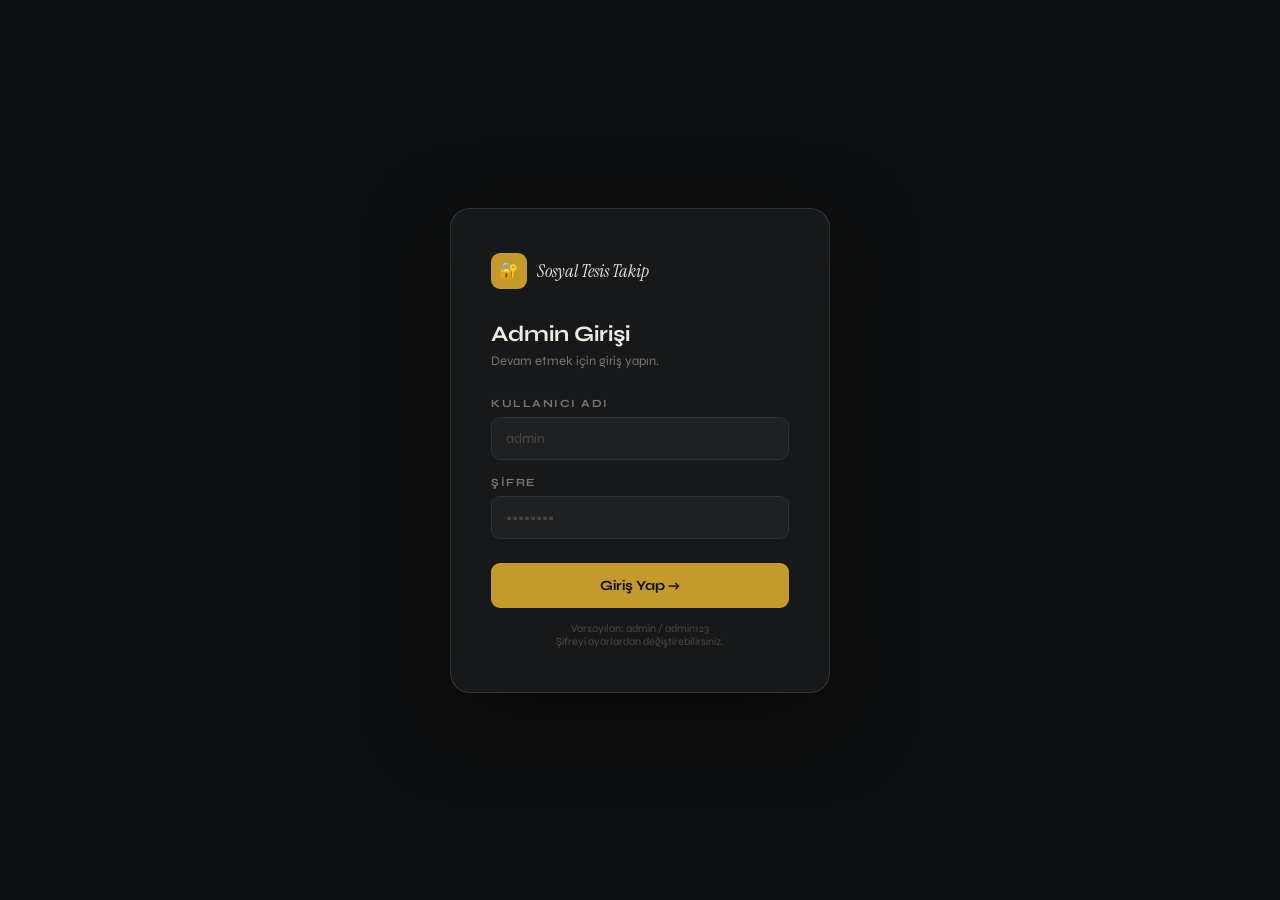
==== commit 83bfd4b7: "Add files via upload" ====
--- a/public/admin.html
+++ b/public/admin.html
@@ -206,11 +206,53 @@
 #toast.green{border-color:var(--green-border);color:var(--green)}
 #toast.red{border-color:var(--red-border);color:var(--red)}
 
+/* EDITOR */
+.editor-layout{display:grid;grid-template-columns:340px 1fr;gap:0;height:calc(100vh - 120px);margin:-32px -36px;overflow:hidden}
+.editor-panel{background:var(--surface);border-right:1px solid var(--border);overflow-y:auto;display:flex;flex-direction:column}
+.editor-panel::-webkit-scrollbar{width:4px}
+.editor-panel::-webkit-scrollbar-thumb{background:var(--muted2);border-radius:4px}
+.editor-tabs{display:flex;border-bottom:1px solid var(--border);flex-shrink:0}
+.etab{flex:1;padding:11px 6px;font-size:11px;font-weight:700;letter-spacing:.5px;text-align:center;cursor:pointer;color:var(--muted);border-bottom:2px solid transparent;transition:all .2s}
+.etab:hover{color:var(--text)}
+.etab.active{color:var(--gold);border-bottom-color:var(--gold)}
+.editor-sections{padding:16px;flex:1}
+.esec{margin-bottom:20px}
+.esec-title{font-size:11px;font-weight:700;letter-spacing:1.5px;text-transform:uppercase;color:var(--muted2);margin-bottom:10px;padding-bottom:6px;border-bottom:1px solid var(--border)}
+.erow{display:flex;align-items:center;justify-content:space-between;padding:8px 0;gap:10px}
+.erow-label{font-size:12px;font-weight:500;color:var(--text);flex:1}
+.erow-desc{font-size:11px;color:var(--muted2);margin-top:1px}
+.e-input{background:var(--surface2);border:1px solid var(--border);border-radius:7px;padding:7px 10px;font-family:'Syne',sans-serif;font-size:12px;color:var(--text);outline:none;width:130px;transition:border-color .2s}
+.e-input:focus{border-color:var(--gold)}
+.e-color{width:36px;height:30px;border-radius:6px;border:2px solid var(--border);cursor:pointer;background:none;padding:2px}
+.e-select{background:var(--surface2);border:1px solid var(--border);border-radius:7px;padding:6px 8px;font-family:'Syne',sans-serif;font-size:12px;color:var(--text);outline:none;width:130px}
+.e-range{width:120px;accent-color:var(--gold)}
+.e-textarea{background:var(--surface2);border:1px solid var(--border);border-radius:7px;padding:8px 10px;font-family:'Syne',sans-serif;font-size:12px;color:var(--text);outline:none;width:100%;resize:none;margin-top:6px;transition:border-color .2s}
+.e-textarea:focus{border-color:var(--gold)}
+.editor-save-bar{display:flex;align-items:center;gap:10px;padding:14px 16px;border-top:1px solid var(--border);background:var(--surface);flex-shrink:0}
+.btn-editor-save{background:var(--gold);color:#0F1011;border:none;border-radius:8px;padding:10px 20px;font-family:'Syne',sans-serif;font-size:13px;font-weight:700;cursor:pointer;transition:all .2s;flex:1}
+.btn-editor-save:hover{background:#E0B83C}
+.btn-editor-reset{background:transparent;border:1px solid var(--border);color:var(--muted);border-radius:8px;padding:10px 14px;font-family:'Syne',sans-serif;font-size:12px;cursor:pointer;transition:all .2s}
+.btn-editor-reset:hover{border-color:var(--red-border);color:var(--red)}
+.preview-panel{display:flex;flex-direction:column;background:#E5E7EB}
+.preview-topbar{display:flex;align-items:center;gap:10px;padding:10px 16px;background:var(--surface2);border-bottom:1px solid var(--border);flex-shrink:0}
+.preview-title{font-size:12px;font-weight:600;color:var(--muted);flex:1}
+.preview-device-btns{display:flex;gap:6px}
+.pdev-btn{background:var(--surface);border:1px solid var(--border);border-radius:6px;padding:5px 10px;font-size:11px;font-weight:600;color:var(--muted);cursor:pointer;transition:all .2s}
+.pdev-btn.active{background:var(--gold-dim);border-color:var(--gold-border);color:var(--gold)}
+.preview-frame-wrap{flex:1;display:flex;align-items:flex-start;justify-content:center;padding:20px;overflow:auto}
+.preview-frame-wrap.mobile{align-items:flex-start}
+#preview-iframe{border:none;border-radius:12px;box-shadow:0 8px 40px rgba(0,0,0,.2);background:white;transition:all .4s;width:100%;height:100%}
+#preview-iframe.mobile{width:390px;height:844px;flex-shrink:0}
+.etab-content{display:none}
+.etab-content.active{display:block}
+
 @media(max-width:768px){
   .sidebar{display:none}
   .main-content{padding:20px}
   .stat-grid{grid-template-columns:1fr 1fr}
   .settings-grid{grid-template-columns:1fr}
+  .editor-layout{grid-template-columns:1fr;height:auto}
+  .preview-panel{display:none}
 }
 </style>
 </head>
@@ -271,6 +313,9 @@
       <div class="sb-item" onclick="switchTab('ayarlar',this)">
         <span class="icon">⚙️</span> Site Ayarları
       </div>
+      <div class="sb-item" onclick="switchTab('editor',this)">
+        <span class="icon">🎨</span> Site Editörü
+      </div>
     </nav>
     <div class="sb-footer">
       <div class="sb-user"><span style="font-size:11px;color:var(--muted2)">Giriş yapıldı</span><strong id="sb-username">admin</strong></div>
@@ -603,6 +648,337 @@
       </div>
     </div>
 
+    <!-- SİTE EDİTÖRÜ -->
+    <div class="tab-content" id="tab-editor">
+      <div class="editor-layout">
+
+        <!-- SOL: KONTROL PANELİ -->
+        <div class="editor-panel">
+          <div class="editor-tabs">
+            <div class="etab active" onclick="switchEtab('typography',this)">Yazı</div>
+            <div class="etab" onclick="switchEtab('colors',this)">Renkler</div>
+            <div class="etab" onclick="switchEtab('buttons',this)">Butonlar</div>
+            <div class="etab" onclick="switchEtab('acilan',this)">Açılanlar</div>
+            <div class="etab" onclick="switchEtab('bg',this)">Arka Plan</div>
+            <div class="etab" onclick="switchEtab('layout',this)">Düzen</div>
+          </div>
+
+          <div class="editor-sections">
+
+            <!-- YAZI -->
+            <div class="etab-content active" id="etab-typography">
+              <div class="esec">
+                <div class="esec-title">Ana Başlık (H1)</div>
+                <div class="erow">
+                  <div><div class="erow-label">Font Ailesi</div></div>
+                  <select class="e-select" id="e-h1-font" onchange="liveEdit()">
+                    <option value="'Instrument Serif',serif">Instrument Serif</option>
+                    <option value="'Syne',sans-serif">Syne</option>
+                    <option value="Georgia,serif">Georgia</option>
+                    <option value="'Times New Roman',serif">Times New Roman</option>
+                    <option value="Arial,sans-serif">Arial</option>
+                  </select>
+                </div>
+                <div class="erow">
+                  <div><div class="erow-label">Boyut</div><div class="erow-desc"><span id="e-h1-size-val">48</span>px</div></div>
+                  <input type="range" class="e-range" id="e-h1-size" min="28" max="72" value="48" oninput="document.getElementById('e-h1-size-val').textContent=this.value;liveEdit()">
+                </div>
+                <div class="erow">
+                  <div><div class="erow-label">Renk</div></div>
+                  <input type="color" class="e-color" id="e-h1-color" value="#1A1714" oninput="liveEdit()">
+                </div>
+              </div>
+
+              <div class="esec">
+                <div class="esec-title">Gövde Metni</div>
+                <div class="erow">
+                  <div><div class="erow-label">Font Ailesi</div></div>
+                  <select class="e-select" id="e-body-font" onchange="liveEdit()">
+                    <option value="'Syne',sans-serif">Syne</option>
+                    <option value="Arial,sans-serif">Arial</option>
+                    <option value="'Helvetica Neue',sans-serif">Helvetica</option>
+                    <option value="Georgia,serif">Georgia</option>
+                  </select>
+                </div>
+                <div class="erow">
+                  <div><div class="erow-label">Boyut</div><div class="erow-desc"><span id="e-body-size-val">15</span>px</div></div>
+                  <input type="range" class="e-range" id="e-body-size" min="12" max="20" value="15" oninput="document.getElementById('e-body-size-val').textContent=this.value;liveEdit()">
+                </div>
+                <div class="erow">
+                  <div><div class="erow-label">Renk</div></div>
+                  <input type="color" class="e-color" id="e-body-color" value="#5C5750" oninput="liveEdit()">
+                </div>
+                <div class="erow">
+                  <div><div class="erow-label">Satır Aralığı</div><div class="erow-desc"><span id="e-lh-val">1.7</span></div></div>
+                  <input type="range" class="e-range" id="e-line-height" min="12" max="22" value="17" oninput="document.getElementById('e-lh-val').textContent=(this.value/10).toFixed(1);liveEdit()">
+                </div>
+              </div>
+
+              <div class="esec">
+                <div class="esec-title">Nav Bar</div>
+                <div class="erow">
+                  <div><div class="erow-label">Arka Plan</div></div>
+                  <input type="color" class="e-color" id="e-nav-bg" value="#F8F6F1" oninput="liveEdit()">
+                </div>
+                <div class="erow">
+                  <div><div class="erow-label">Metin Rengi</div></div>
+                  <input type="color" class="e-color" id="e-nav-color" value="#1A1714" oninput="liveEdit()">
+                </div>
+                <div class="erow">
+                  <div><div class="erow-label">Logo Metni</div></div>
+                  <input type="text" class="e-input" id="e-nav-logo" value="Sosyal Tesis Takip" oninput="liveEdit()">
+                </div>
+                <div class="erow">
+                  <div><div class="erow-label">Logo İkon</div></div>
+                  <input type="text" class="e-input" id="e-nav-icon" value="🔔" oninput="liveEdit()" style="width:60px;text-align:center;font-size:18px">
+                </div>
+              </div>
+
+              <div class="esec">
+                <div class="esec-title">Footer</div>
+                <textarea class="e-textarea" id="e-footer-text" rows="3" placeholder="Footer metni..." oninput="liveEdit()">© 2026 Sosyal Tesis Takip · İBB sosyal tesis rezervasyon bildirimi</textarea>
+              </div>
+            </div>
+
+            <!-- RENKLER -->
+            <div class="etab-content" id="etab-colors">
+              <div class="esec">
+                <div class="esec-title">Site Renk Paleti</div>
+                <div class="erow">
+                  <div><div class="erow-label">Vurgu Rengi</div><div class="erow-desc">Buton, link, badge</div></div>
+                  <input type="color" class="e-color" id="e-accent" value="#B8821E" oninput="liveEdit()">
+                </div>
+                <div class="erow">
+                  <div><div class="erow-label">Sayfa Arka Planı</div></div>
+                  <input type="color" class="e-color" id="e-page-bg" value="#F8F6F1" oninput="liveEdit()">
+                </div>
+                <div class="erow">
+                  <div><div class="erow-label">Kart Arka Planı</div></div>
+                  <input type="color" class="e-color" id="e-card-bg" value="#FFFFFF" oninput="liveEdit()">
+                </div>
+                <div class="erow">
+                  <div><div class="erow-label">Kart Kenarlık</div></div>
+                  <input type="color" class="e-color" id="e-card-border" value="#EAE7E2" oninput="liveEdit()">
+                </div>
+                <div class="erow">
+                  <div><div class="erow-label">Hero Arka Plan</div></div>
+                  <input type="color" class="e-color" id="e-hero-bg" value="#F8F6F1" oninput="liveEdit()">
+                </div>
+              </div>
+
+              <div class="esec">
+                <div class="esec-title">Tesis Kartları</div>
+                <div class="erow">
+                  <div><div class="erow-label">Kart Arka Plan</div></div>
+                  <input type="color" class="e-color" id="e-tcard-bg" value="#FFFFFF" oninput="liveEdit()">
+                </div>
+                <div class="erow">
+                  <div><div class="erow-label">Seçili Kart</div></div>
+                  <input type="color" class="e-color" id="e-tcard-sel" value="#B8821E" oninput="liveEdit()">
+                </div>
+                <div class="erow">
+                  <div><div class="erow-label">Tesis Adı Rengi</div></div>
+                  <input type="color" class="e-color" id="e-tcard-text" value="#1A1714" oninput="liveEdit()">
+                </div>
+                <div class="erow">
+                  <div><div class="erow-label">Köşe Yarıçapı</div><div class="erow-desc"><span id="e-tcard-radius-val">10</span>px</div></div>
+                  <input type="range" class="e-range" id="e-tcard-radius" min="0" max="24" value="10" oninput="document.getElementById('e-tcard-radius-val').textContent=this.value;liveEdit()">
+                </div>
+              </div>
+            </div>
+
+            <!-- BUTONLAR -->
+            <div class="etab-content" id="etab-buttons">
+              <div class="esec">
+                <div class="esec-title">Ana Buton (Kayıt ol)</div>
+                <div class="erow">
+                  <div><div class="erow-label">Arka Plan</div></div>
+                  <input type="color" class="e-color" id="e-btn-bg" value="#1A1714" oninput="liveEdit()">
+                </div>
+                <div class="erow">
+                  <div><div class="erow-label">Metin Rengi</div></div>
+                  <input type="color" class="e-color" id="e-btn-color" value="#FFFFFF" oninput="liveEdit()">
+                </div>
+                <div class="erow">
+                  <div><div class="erow-label">Köşe Yarıçapı</div><div class="erow-desc"><span id="e-btn-radius-val">12</span>px</div></div>
+                  <input type="range" class="e-range" id="e-btn-radius" min="0" max="32" value="12" oninput="document.getElementById('e-btn-radius-val').textContent=this.value;liveEdit()">
+                </div>
+                <div class="erow">
+                  <div><div class="erow-label">Boyut</div></div>
+                  <select class="e-select" id="e-btn-size" onchange="liveEdit()">
+                    <option value="small">Küçük</option>
+                    <option value="medium" selected>Orta</option>
+                    <option value="large">Büyük</option>
+                  </select>
+                </div>
+                <div class="erow">
+                  <div><div class="erow-label">Buton Metni</div></div>
+                  <input type="text" class="e-input" id="e-btn-text" value="Ücretsiz Takibe Başla →" oninput="liveEdit()">
+                </div>
+              </div>
+
+              <div class="esec">
+                <div class="esec-title">Buton Önizleme</div>
+                <div id="btn-preview" style="padding:10px 0">
+                  <button id="btn-prev-el" style="background:#1A1714;color:white;border:none;border-radius:12px;padding:14px 28px;font-family:'Syne',sans-serif;font-size:14px;font-weight:700;cursor:pointer;width:100%">Ücretsiz Takibe Başla →</button>
+                </div>
+              </div>
+            </div>
+
+            <!-- DÜZEN -->
+            <div class="etab-content" id="etab-layout">
+              <div class="esec">
+                <div class="esec-title">Sayfa Genişliği</div>
+                <div class="erow">
+                  <div><div class="erow-label">Max Genişlik</div><div class="erow-desc"><span id="e-maxw-val">580</span>px</div></div>
+                  <input type="range" class="e-range" id="e-maxwidth" min="480" max="800" value="580" oninput="document.getElementById('e-maxw-val').textContent=this.value;liveEdit()">
+                </div>
+              </div>
+              <div class="esec">
+                <div class="esec-title">Form Kartı</div>
+                <div class="erow">
+                  <div><div class="erow-label">Gölge</div></div>
+                  <select class="e-select" id="e-card-shadow" onchange="liveEdit()">
+                    <option value="none">Yok</option>
+                    <option value="small">Hafif</option>
+                    <option value="medium" selected>Orta</option>
+                    <option value="large">Belirgin</option>
+                  </select>
+                </div>
+                <div class="erow">
+                  <div><div class="erow-label">Köşe Yarıçapı</div><div class="erow-desc"><span id="e-card-radius-val">20</span>px</div></div>
+                  <input type="range" class="e-range" id="e-card-radius-range" min="0" max="32" value="20" oninput="document.getElementById('e-card-radius-val').textContent=this.value;liveEdit()">
+                </div>
+              </div>
+              <div class="esec">
+                <div class="esec-title">Hızlı Temalar</div>
+                <div style="display:grid;grid-template-columns:1fr 1fr;gap:8px;margin-top:4px">
+                  <button onclick="applyTheme('default')" style="background:var(--surface2);border:1px solid var(--border);border-radius:8px;padding:10px;cursor:pointer;color:var(--text);font-size:11px;font-weight:600;font-family:'Syne',sans-serif">☀️ Varsayılan</button>
+                  <button onclick="applyTheme('dark')" style="background:#1A1A2E;border:1px solid #333;border-radius:8px;padding:10px;cursor:pointer;color:white;font-size:11px;font-weight:600;font-family:'Syne',sans-serif">🌙 Koyu</button>
+                  <button onclick="applyTheme('green')" style="background:#F0FDF4;border:1px solid #BBF7D0;border-radius:8px;padding:10px;cursor:pointer;color:#14532D;font-size:11px;font-weight:600;font-family:'Syne',sans-serif">🌿 Yeşil</button>
+                  <button onclick="applyTheme('elegant')" style="background:#1C1917;border:1px solid #44403C;border-radius:8px;padding:10px;cursor:pointer;color:#E7E5E4;font-size:11px;font-weight:600;font-family:'Syne',sans-serif">✨ Elegant</button>
+                </div>
+              </div>
+            </div>
+
+
+            <!-- SON AÇILANLAR BÖLÜMÜ -->
+            <div class="etab-content" id="etab-acilan">
+              <div class="esec">
+                <div class="esec-title">Kart Renkleri</div>
+                <div class="erow">
+                  <div><div class="erow-label">Kart Arka Planı</div></div>
+                  <input type="color" class="e-color" id="e-sa-bg" value="#F0FDF4" oninput="liveEdit()">
+                </div>
+                <div class="erow">
+                  <div><div class="erow-label">Kart Kenarlık</div></div>
+                  <input type="color" class="e-color" id="e-sa-border" value="#BBF7D0" oninput="liveEdit()">
+                </div>
+                <div class="erow">
+                  <div><div class="erow-label">Köşe Yarıçapı</div><div class="erow-desc"><span id="e-sa-radius-val">14</span>px</div></div>
+                  <input type="range" class="e-range" id="e-sa-radius" min="0" max="28" value="14" oninput="document.getElementById('e-sa-radius-val').textContent=this.value;liveEdit()">
+                </div>
+              </div>
+              <div class="esec">
+                <div class="esec-title">Yazı Renkleri</div>
+                <div class="erow">
+                  <div><div class="erow-label">Başlık ("Son 30 Dk...")</div></div>
+                  <input type="color" class="e-color" id="e-sa-title-color" value="#15803D" oninput="liveEdit()">
+                </div>
+                <div class="erow">
+                  <div><div class="erow-label">Tesis Adı</div></div>
+                  <input type="color" class="e-color" id="e-sa-name-color" value="#14532D" oninput="liveEdit()">
+                </div>
+                <div class="erow">
+                  <div><div class="erow-label">Tarih Metni</div></div>
+                  <input type="color" class="e-color" id="e-sa-date-color" value="#16A34A" oninput="liveEdit()">
+                </div>
+                <div class="erow">
+                  <div><div class="erow-label">Zaman Rengi</div></div>
+                  <input type="color" class="e-color" id="e-sa-time-color" value="#86EFAC" oninput="liveEdit()">
+                </div>
+                <div class="erow">
+                  <div><div class="erow-label">Ayraç Rengi</div></div>
+                  <input type="color" class="e-color" id="e-sa-divider" value="#BBF7D0" oninput="liveEdit()">
+                </div>
+                <div class="erow">
+                  <div><div class="erow-label">Yeşil Nokta</div></div>
+                  <input type="color" class="e-color" id="e-sa-dot" value="#22C55E" oninput="liveEdit()">
+                </div>
+              </div>
+              <div class="esec">
+                <div class="esec-title">Rezervasyon Butonu</div>
+                <div class="erow">
+                  <div><div class="erow-label">Buton Arka Plan</div></div>
+                  <input type="color" class="e-color" id="e-sa-btn-bg" value="#22C55E" oninput="liveEdit()">
+                </div>
+                <div class="erow">
+                  <div><div class="erow-label">Buton Metin</div></div>
+                  <input type="color" class="e-color" id="e-sa-btn-color" value="#ffffff" oninput="liveEdit()">
+                </div>
+              </div>
+            </div>
+
+            <!-- ARKA PLAN -->
+            <div class="etab-content" id="etab-bg">
+              <div class="esec">
+                <div class="esec-title">Hero Arka Plan Görseli</div>
+                <div class="erow" style="flex-direction:column;align-items:flex-start;gap:6px">
+                  <div class="erow-label">Görsel URL</div>
+                  <input type="text" class="e-input" id="e-hero-img-url" placeholder="https://images.unsplash.com/..." style="width:100%" oninput="liveEdit()">
+                </div>
+                <div class="erow">
+                  <div><div class="erow-label">Şeffaflık (overlay)</div><div class="erow-desc"><span id="e-hero-overlay-val">75</span>%</div></div>
+                  <input type="range" class="e-range" id="e-hero-overlay" min="0" max="100" value="75" oninput="document.getElementById('e-hero-overlay-val').textContent=this.value;liveEdit()">
+                </div>
+                <div class="erow">
+                  <div><div class="erow-label">Overlay Rengi</div></div>
+                  <input type="color" class="e-color" id="e-hero-overlay-color" value="#F8F6F1" oninput="liveEdit()">
+                </div>
+                <div style="margin-top:8px;font-size:11px;color:var(--muted)">💡 Unsplash önerisi: <a href="https://unsplash.com/s/photos/istanbul" target="_blank" style="color:var(--gold)">unsplash.com/s/photos/istanbul</a> → sağ tık → görsel adresi kopyala</div>
+              </div>
+              <div class="esec">
+                <div class="esec-title">Sayfa Genel Arka Planı</div>
+                <div class="erow">
+                  <div><div class="erow-label">Arka Plan Rengi</div></div>
+                  <input type="color" class="e-color" id="e-page-bg2" value="#F8F6F1" oninput="liveEdit()">
+                </div>
+                <div class="erow">
+                  <div><div class="erow-label">Doku Efekti</div></div>
+                  <select class="e-select" id="e-texture" onchange="liveEdit()">
+                    <option value="on" selected>Açık (ince tane)</option>
+                    <option value="off">Kapalı (düz)</option>
+                  </select>
+                </div>
+              </div>
+            </div>
+
+          </div><!-- /editor-sections -->
+
+          <div class="editor-save-bar">
+            <button class="btn-editor-reset" onclick="resetEditor()">↺ Sıfırla</button>
+            <button class="btn-editor-save" onclick="saveEditor()">💾 Kaydet & Yayınla</button>
+          </div>
+        </div><!-- /editor-panel -->
+
+        <!-- SAĞ: ÖNİZLEME -->
+        <div class="preview-panel">
+          <div class="preview-topbar">
+            <div class="preview-title">🖥️ Canlı Önizleme</div>
+            <div class="preview-device-btns">
+              <div class="pdev-btn active" onclick="setDevice('desktop',this)">🖥 Masaüstü</div>
+              <div class="pdev-btn" onclick="setDevice('mobile',this)">📱 Mobil</div>
+            </div>
+            <a href="index.html" target="_blank" style="font-size:11px;color:var(--muted);text-decoration:none;background:var(--surface);border:1px solid var(--border);border-radius:6px;padding:5px 10px;margin-left:6px">↗ Tam Ekran</a>
+          </div>
+          <div class="preview-frame-wrap" id="preview-frame-wrap">
+            <iframe id="preview-iframe" src="index.html"></iframe>
+          </div>
+        </div>
+
+      </div>
+    </div>
+
   </div><!-- /main-content -->
 </div><!-- /admin-app -->
 
@@ -636,7 +1012,7 @@
 }
 
 // ── TABS ──
-const TAB_TITLES = {dashboard:'Özet',users:'Kullanıcılar',forum:'Forum Moderasyonu',tesisler:'Tesis Durumları',bildirim:'Bildirim Gönder',ayarlar:'Site Ayarları'};
+const TAB_TITLES = {dashboard:'Özet',users:'Kullanıcılar',forum:'Forum Moderasyonu',tesisler:'Tesis Durumları',bildirim:'Bildirim Gönder',ayarlar:'Site Ayarları',editor:'🎨 Site Editörü'};
 function switchTab(id, el){
   document.querySelectorAll('.tab-content').forEach(t=>t.classList.remove('active'));
   document.querySelectorAll('.sb-item').forEach(i=>i.classList.remove('active'));
@@ -647,6 +1023,208 @@
   if(id==='forum') renderForumMod();
   if(id==='tesisler') renderTesisStatus();
   if(id==='bildirim') renderNotifHistory();
+  if(id==='editor'){ loadEditorValues(); refreshPreview(); }
+}
+
+// ── EDİTÖR SEKMELERİ ──
+function switchEtab(id, el){
+  document.querySelectorAll('.etab').forEach(t=>t.classList.remove('active'));
+  document.querySelectorAll('.etab-content').forEach(c=>c.classList.remove('active'));
+  el.classList.add('active');
+  document.getElementById('etab-'+id).classList.add('active');
+}
+
+// ── CİHAZ ──
+function setDevice(type, el){
+  document.querySelectorAll('.pdev-btn').forEach(b=>b.classList.remove('active'));
+  el.classList.add('active');
+  const iframe = document.getElementById('preview-iframe');
+  const wrap = document.getElementById('preview-frame-wrap');
+  if(type==='mobile'){
+    iframe.classList.add('mobile');
+    wrap.classList.add('mobile');
+  } else {
+    iframe.classList.remove('mobile');
+    wrap.classList.remove('mobile');
+  }
+}
+
+// ── EDİTÖR STORAGE ──
+const EDITOR_KEY = 'site_editor';
+function getEditorData(){ return JSON.parse(localStorage.getItem(EDITOR_KEY)||'{}'); }
+
+function loadEditorValues(){
+  const d = getEditorData();
+  const set = (id, val) => { const el = document.getElementById(id); if(el && val!==undefined) el.value = val; };
+  set('e-h1-font', d.h1Font);
+  set('e-h1-size', d.h1Size); if(d.h1Size) document.getElementById('e-h1-size-val').textContent = d.h1Size;
+  set('e-h1-color', d.h1Color);
+  set('e-body-font', d.bodyFont);
+  set('e-body-size', d.bodySize); if(d.bodySize) document.getElementById('e-body-size-val').textContent = d.bodySize;
+  set('e-body-color', d.bodyColor);
+  set('e-line-height', d.lineHeight ? d.lineHeight*10 : 17); if(d.lineHeight) document.getElementById('e-lh-val').textContent = d.lineHeight.toFixed(1);
+  set('e-nav-bg', d.navBg);
+  set('e-nav-color', d.navColor);
+  set('e-nav-logo', d.navLogo);
+  set('e-nav-icon', d.navIcon);
+  set('e-footer-text', d.footerText);
+  set('e-accent', d.accent);
+  set('e-page-bg', d.pageBg);
+  set('e-card-bg', d.cardBg);
+  set('e-card-border', d.cardBorder);
+  set('e-hero-bg', d.heroBg);
+  set('e-tcard-bg', d.tcardBg);
+  set('e-tcard-sel', d.tcardSel);
+  set('e-tcard-text', d.tcardText);
+  set('e-tcard-radius', d.tcardRadius); if(d.tcardRadius) document.getElementById('e-tcard-radius-val').textContent = d.tcardRadius;
+  set('e-btn-bg', d.btnBg);
+  set('e-btn-color', d.btnColor);
+  set('e-btn-radius', d.btnRadius); if(d.btnRadius) document.getElementById('e-btn-radius-val').textContent = d.btnRadius;
+  set('e-btn-size', d.btnSize);
+  set('e-btn-text', d.btnText);
+  set('e-maxwidth', d.maxWidth); if(d.maxWidth) document.getElementById('e-maxw-val').textContent = d.maxWidth;
+  set('e-card-shadow', d.cardShadow);
+  set('e-card-radius-range', d.cardRadius); if(d.cardRadius) document.getElementById('e-card-radius-val').textContent = d.cardRadius;
+  updateBtnPreview();
+}
+
+function collectEditorData(){
+  const g = id => { const el = document.getElementById(id); return el ? el.value : undefined; };
+  return {
+    h1Font: g('e-h1-font'), h1Size: g('e-h1-size'), h1Color: g('e-h1-color'),
+    bodyFont: g('e-body-font'), bodySize: g('e-body-size'), bodyColor: g('e-body-color'),
+    lineHeight: parseFloat(g('e-line-height')||'17')/10,
+    navBg: g('e-nav-bg'), navColor: g('e-nav-color'), navLogo: g('e-nav-logo'), navIcon: g('e-nav-icon'),
+    footerText: g('e-footer-text'),
+    accent: g('e-accent'), pageBg: g('e-page-bg2')||g('e-page-bg'), cardBg: g('e-card-bg'),
+    cardBorder: g('e-card-border'), heroBg: g('e-hero-bg'),
+    tcardBg: g('e-tcard-bg'), tcardSel: g('e-tcard-sel'), tcardText: g('e-tcard-text'), tcardRadius: g('e-tcard-radius'),
+    btnBg: g('e-btn-bg'), btnColor: g('e-btn-color'), btnRadius: g('e-btn-radius'),
+    btnSize: g('e-btn-size'), btnText: g('e-btn-text'),
+    maxWidth: g('e-maxwidth'), cardShadow: g('e-card-shadow'), cardRadius: g('e-card-radius-range'),
+    // Son açılanlar
+    saBg: g('e-sa-bg'), saBorder: g('e-sa-border'), saRadius: g('e-sa-radius'),
+    saTitleColor: g('e-sa-title-color'), saNameColor: g('e-sa-name-color'),
+    saDateColor: g('e-sa-date-color'), saTimeColor: g('e-sa-time-color'),
+    saDivider: g('e-sa-divider'), saDot: g('e-sa-dot'),
+    saBtnBg: g('e-sa-btn-bg'), saBtnColor: g('e-sa-btn-color'),
+    // Arka plan
+    heroImgUrl: g('e-hero-img-url'), heroOverlay: g('e-hero-overlay'),
+    heroOverlayColor: g('e-hero-overlay-color'), texture: g('e-texture')
+  };
+}
+
+let previewDebounce;
+function liveEdit(){
+  updateBtnPreview();
+  clearTimeout(previewDebounce);
+  previewDebounce = setTimeout(refreshPreview, 600);
+}
+
+function updateBtnPreview(){
+  const btn = document.getElementById('btn-prev-el');
+  if(!btn) return;
+  const bg = document.getElementById('e-btn-bg')?.value || '#1A1714';
+  const color = document.getElementById('e-btn-color')?.value || '#ffffff';
+  const radius = document.getElementById('e-btn-radius')?.value || '12';
+  const text = document.getElementById('e-btn-text')?.value || 'Ücretsiz Takibe Başla →';
+  const size = document.getElementById('e-btn-size')?.value || 'medium';
+  const pad = size==='small'?'10px 20px':size==='large'?'18px 36px':'14px 28px';
+  const fs = size==='small'?'12px':size==='large'?'16px':'14px';
+  btn.style.cssText = `background:${bg};color:${color};border:none;border-radius:${radius}px;padding:${pad};font-family:'Syne',sans-serif;font-size:${fs};font-weight:700;cursor:pointer;width:100%;transition:all .2s`;
+  btn.textContent = text;
+}
+
+function refreshPreview(){
+  const d = collectEditorData();
+  const shadows = {none:'none',small:'0 2px 8px rgba(0,0,0,.06)',medium:'0 8px 32px rgba(0,0,0,.08)',large:'0 20px 60px rgba(0,0,0,.14)'};
+  const overlay = d.heroOverlayColor||'#F8F6F1';
+  const overlayAlpha = Math.round(((parseInt(d.heroOverlay||75))/100)*255).toString(16).padStart(2,'0');
+  const heroBg = d.heroImgUrl
+    ? `url(${d.heroImgUrl}) center/cover no-repeat`
+    : (d.pageBg||'#F8F6F1');
+
+  const css = `
+    :root {
+      --gold: ${d.accent||'#B8821E'};
+      --sa-bg: ${d.saBg||'#F0FDF4'};
+      --sa-border: ${d.saBorder||'#BBF7D0'};
+      --sa-radius: ${d.saRadius||14}px;
+      --sa-title-color: ${d.saTitleColor||'#15803D'};
+      --sa-item-name-color: ${d.saNameColor||'#14532D'};
+      --sa-item-date-color: ${d.saDateColor||'#16A34A'};
+      --sa-time-color: ${d.saTimeColor||'#86EFAC'};
+      --sa-divider: ${d.saDivider||'#BBF7D0'};
+      --sa-dot-color: ${d.saDot||'#22C55E'};
+      --sa-btn-bg: ${d.saBtnBg||'#22C55E'};
+      --sa-btn-color: ${d.saBtnColor||'#ffffff'};
+    }
+    body { background: ${d.pageBg||'#F8F6F1'} !important; font-family: ${d.bodyFont||"'Syne',sans-serif"} !important; font-size: ${d.bodySize||15}px !important; color: ${d.bodyColor||'#5C5750'} !important; line-height: ${d.lineHeight||1.7} !important; }
+    ${d.texture==='off' ? 'body::before{display:none!important}' : ''}
+    nav { background: ${d.navBg||'rgba(248,246,241,0.92)'} !important; }
+    .nav-logo-text, .nav-link { color: ${d.navColor||'#1A1714'} !important; }
+    .hero { background: ${heroBg} !important; position:relative; }
+    ${d.heroImgUrl ? `.hero::after{content:'';position:absolute;inset:0;background:${overlay}${overlayAlpha};z-index:0;border-radius:inherit} .hero>*{position:relative;z-index:1}` : ''}
+    .hero h1 { font-family: ${d.h1Font||"'Instrument Serif',serif"} !important; font-size: ${d.h1Size||48}px !important; color: ${d.h1Color||'#1A1714'} !important; }
+    .form-wrap { max-width: ${d.maxWidth||580}px !important; }
+    .form-card { background: ${d.cardBg||'#fff'} !important; border-color: ${d.cardBorder||'#EAE7E2'} !important; border-radius: ${d.cardRadius||20}px !important; box-shadow: ${shadows[d.cardShadow||'medium']} !important; }
+    .btn-main { background: ${d.btnBg||'#1A1714'} !important; color: ${d.btnColor||'#fff'} !important; border-radius: ${d.btnRadius||12}px !important; }
+    .tesis-item { background: ${d.tcardBg||'#fafaf7'} !important; border-radius: ${d.tcardRadius||9}px !important; color: ${d.tcardText||'#1A1714'} !important; }
+    .tesis-item.selected { background: ${d.tcardSel||'#B8821E'}22 !important; border-color: ${d.tcardSel||'#B8821E'} !important; }
+    .sa-card { background: ${d.saBg||'#F0FDF4'} !important; border-color: ${d.saBorder||'#BBF7D0'} !important; border-radius: ${d.saRadius||14}px !important; }
+    .sa-title { color: ${d.saTitleColor||'#15803D'} !important; }
+    .sa-item-name { color: ${d.saNameColor||'#14532D'} !important; }
+    .sa-item-date { color: ${d.saDateColor||'#16A34A'} !important; }
+    .sa-item-ago, .sa-time { color: ${d.saTimeColor||'#86EFAC'} !important; }
+    .sa-item { border-color: ${d.saDivider||'#BBF7D0'} !important; }
+    .sa-dot { background: ${d.saDot||'#22C55E'} !important; }
+    .sa-item-btn { background: ${d.saBtnBg||'#22C55E'} !important; color: ${d.saBtnColor||'white'} !important; }
+  `;
+  const iframe = document.getElementById('preview-iframe');
+  try {
+    const iDoc = iframe.contentDocument || iframe.contentWindow.document;
+    let styleEl = iDoc.getElementById('admin-editor-css');
+    if(!styleEl){ styleEl = iDoc.createElement('style'); styleEl.id = 'admin-editor-css'; iDoc.head.appendChild(styleEl); }
+    styleEl.textContent = css;
+    if(d.navLogo){ const el = iDoc.querySelector('.nav-logo-text'); if(el) el.textContent = d.navLogo; }
+    if(d.navIcon){ const el = iDoc.querySelector('.nav-logo-icon'); if(el) el.textContent = d.navIcon; }
+    if(d.btnText){ const el = iDoc.querySelector('.btn-main'); if(el) el.textContent = d.btnText; }
+    if(d.footerText){ const el = iDoc.querySelector('.footer-note'); if(el) el.textContent = d.footerText; }
+  } catch(e) { console.log('Preview inject:', e); }
+}
+
+function saveEditor(){
+  const d = collectEditorData();
+  localStorage.setItem(EDITOR_KEY, JSON.stringify(d));
+  // site_settings'e de yaz ki index.html okusun
+  const s = getSiteSettings();
+  s.editorData = d;
+  localStorage.setItem(SITE_SETTINGS_KEY, JSON.stringify(s));
+  toast('Tasarım kaydedildi & yayınlandı ✓','green');
+}
+
+function resetEditor(){
+  if(!confirm('Tüm tasarım değişiklikleri sıfırlansın mı?')) return;
+  localStorage.removeItem(EDITOR_KEY);
+  loadEditorValues();
+  refreshPreview();
+  toast('Varsayılan tasarıma döndü','green');
+}
+
+function applyTheme(name){
+  const themes = {
+    default: { pageBg:'#F8F6F1', cardBg:'#FFFFFF', accent:'#B8821E', btnBg:'#1A1714', btnColor:'#FFFFFF', navBg:'#F8F6F1', heroBg:'#F8F6F1', h1Color:'#1A1714', bodyColor:'#5C5750' },
+    dark:    { pageBg:'#0F1011', cardBg:'#161819', accent:'#C49A2C', btnBg:'#C49A2C', btnColor:'#0F1011', navBg:'#0F1011', heroBg:'#0F1011', h1Color:'#EDEAE4', bodyColor:'#7A756E' },
+    green:   { pageBg:'#F0FDF4', cardBg:'#FFFFFF', accent:'#16A34A', btnBg:'#16A34A', btnColor:'#FFFFFF', navBg:'#F0FDF4', heroBg:'#F0FDF4', h1Color:'#14532D', bodyColor:'#15803D' },
+    elegant: { pageBg:'#1C1917', cardBg:'#292524', accent:'#D4AF70', btnBg:'#D4AF70', btnColor:'#1C1917', navBg:'#1C1917', heroBg:'#1C1917', h1Color:'#E7E5E4', bodyColor:'#A8A29E' }
+  };
+  const t = themes[name]; if(!t) return;
+  Object.entries(t).forEach(([k,v])=>{
+    const map = {pageBg:'e-page-bg',cardBg:'e-card-bg',accent:'e-accent',btnBg:'e-btn-bg',btnColor:'e-btn-color',navBg:'e-nav-bg',heroBg:'e-hero-bg',h1Color:'e-h1-color',bodyColor:'e-body-color'};
+    if(map[k]){ const el = document.getElementById(map[k]); if(el) el.value = v; }
+  });
+  liveEdit();
+  toast('Tema uygulandı — kaydetmeyi unutma!','green');
 }
 
 // ── CLOCK ──
